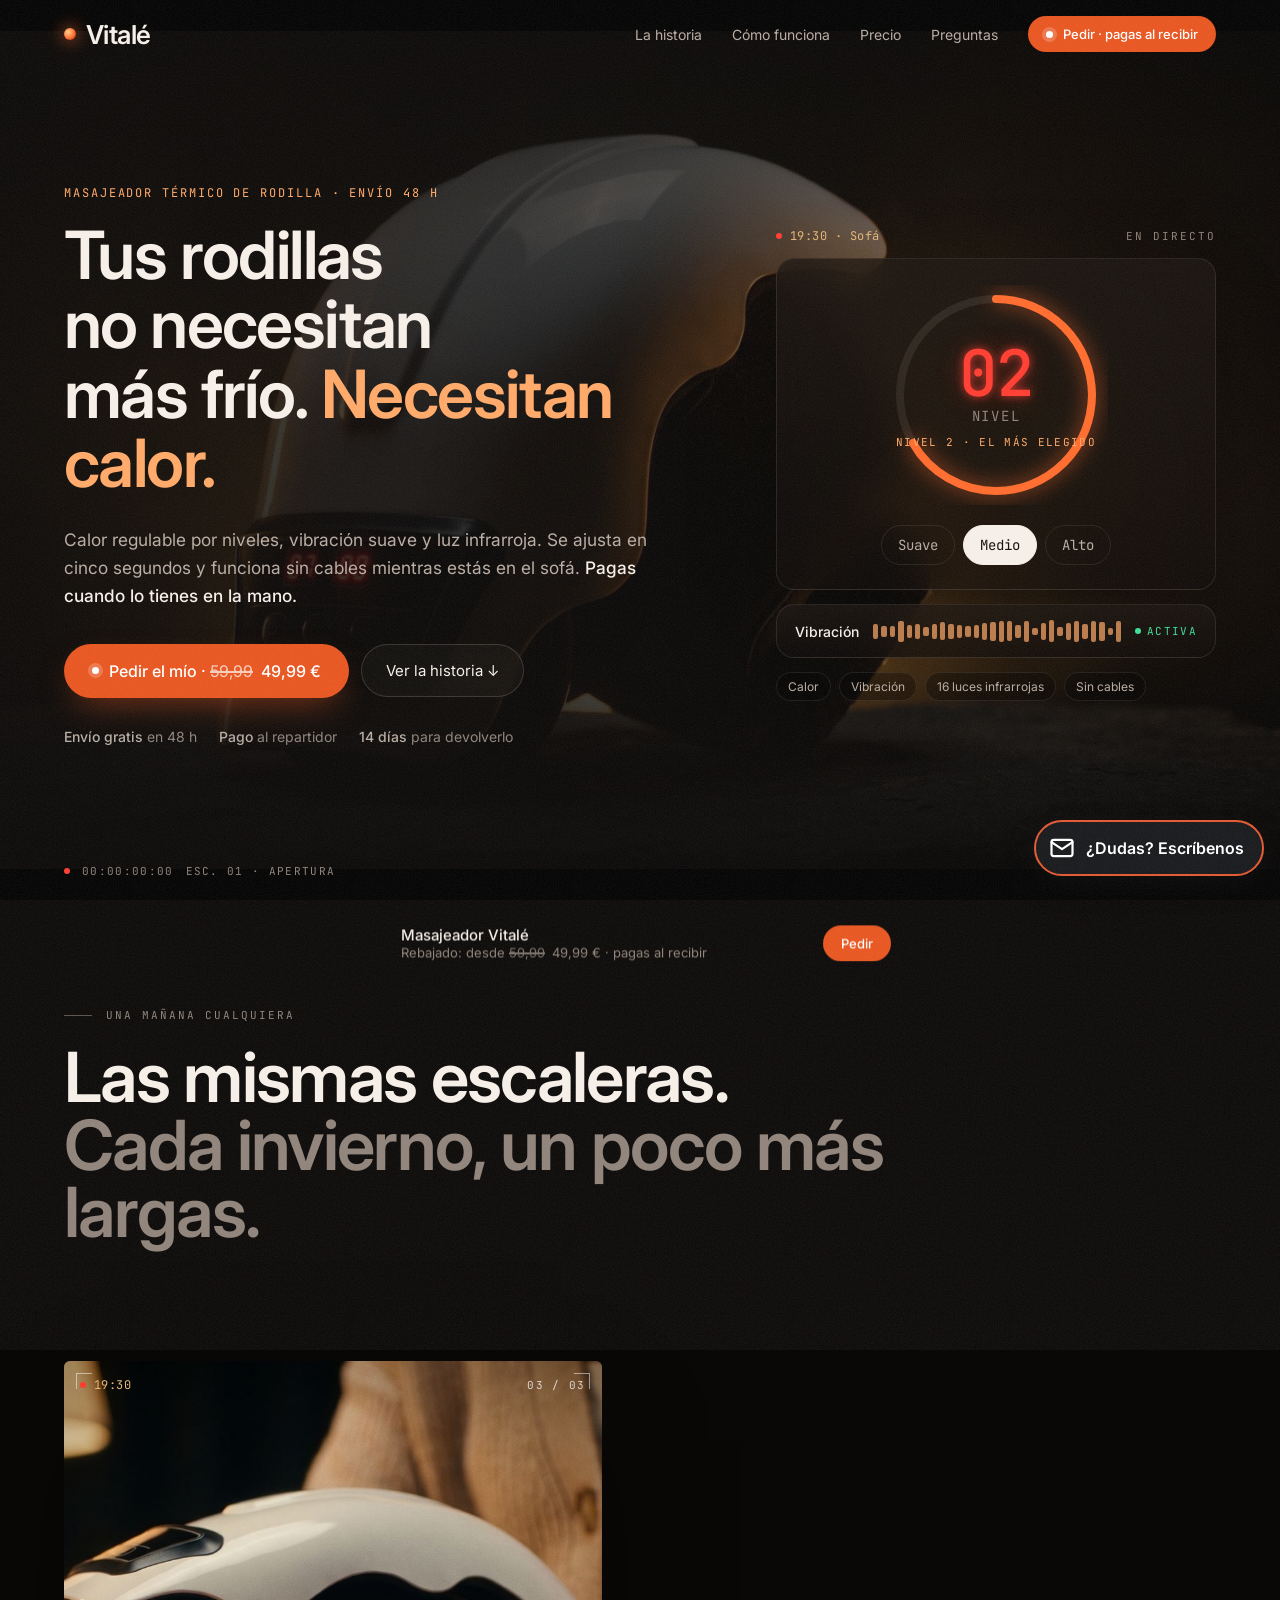
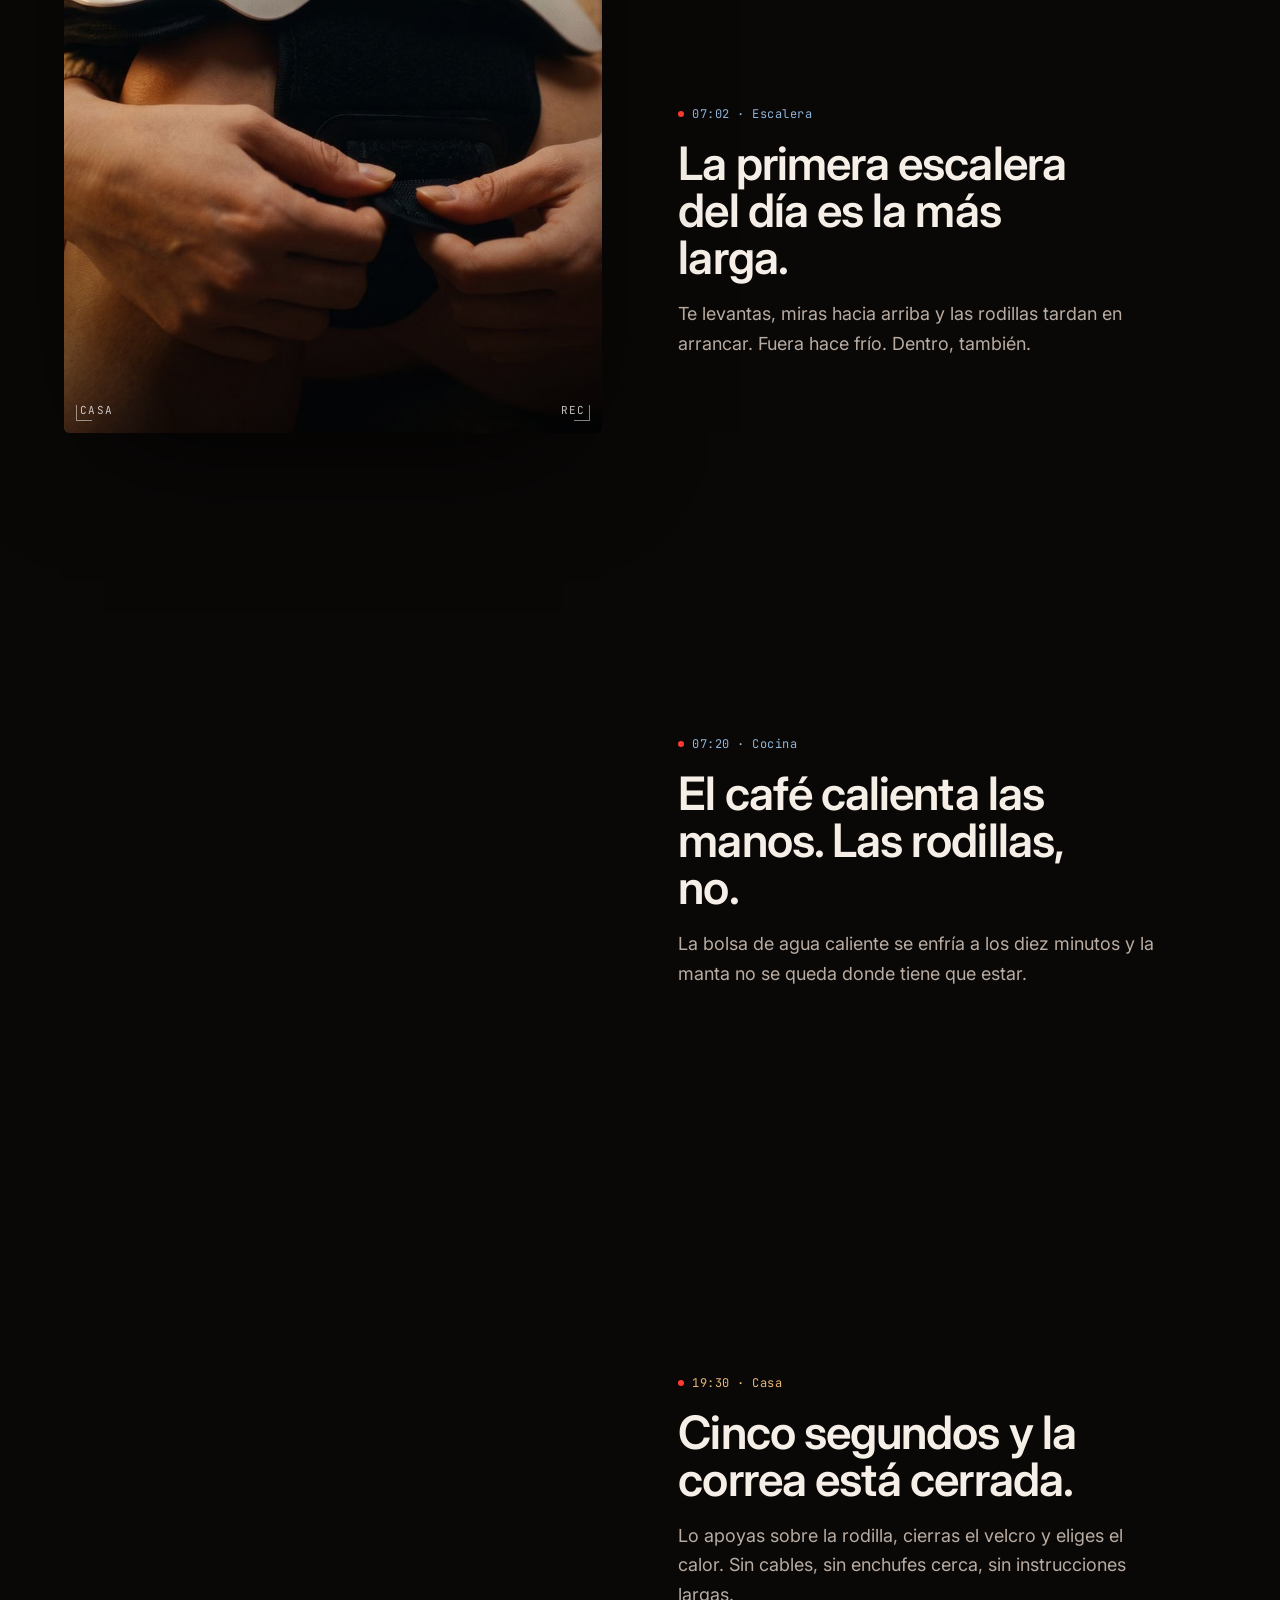
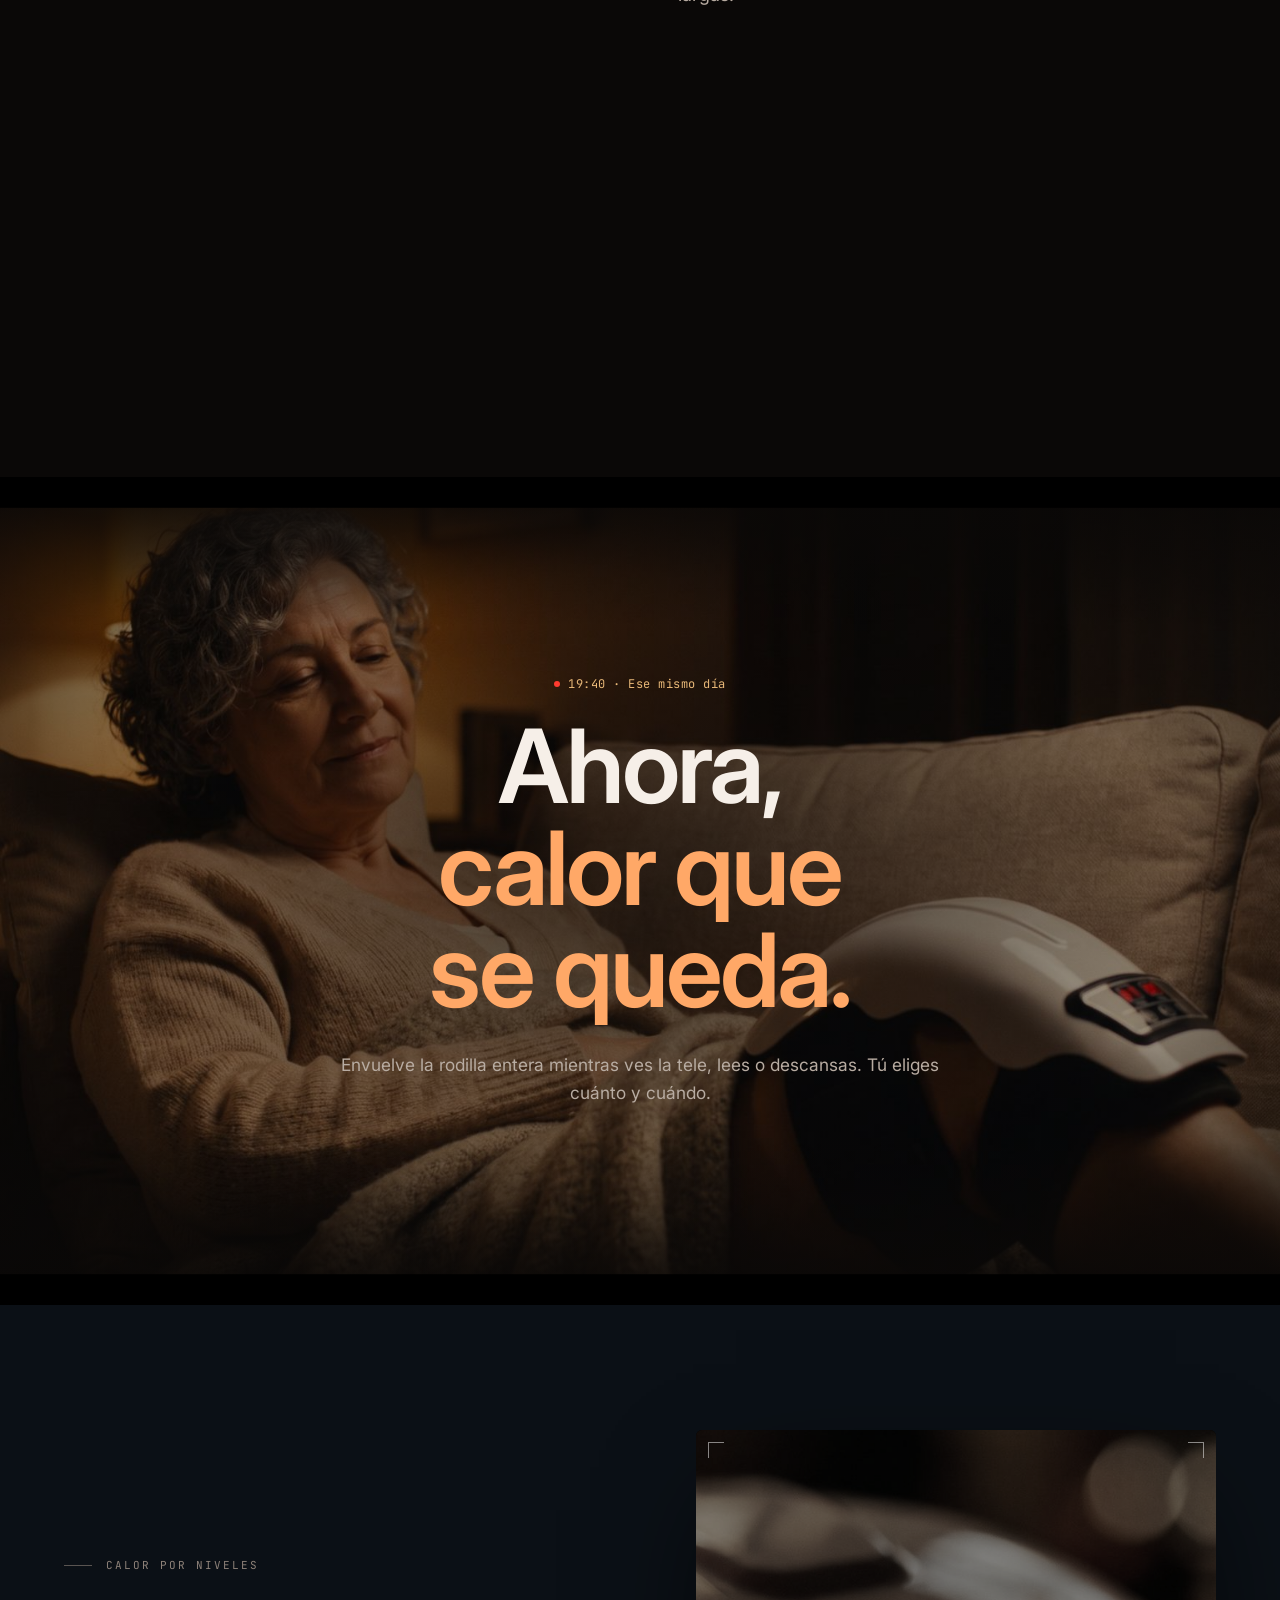
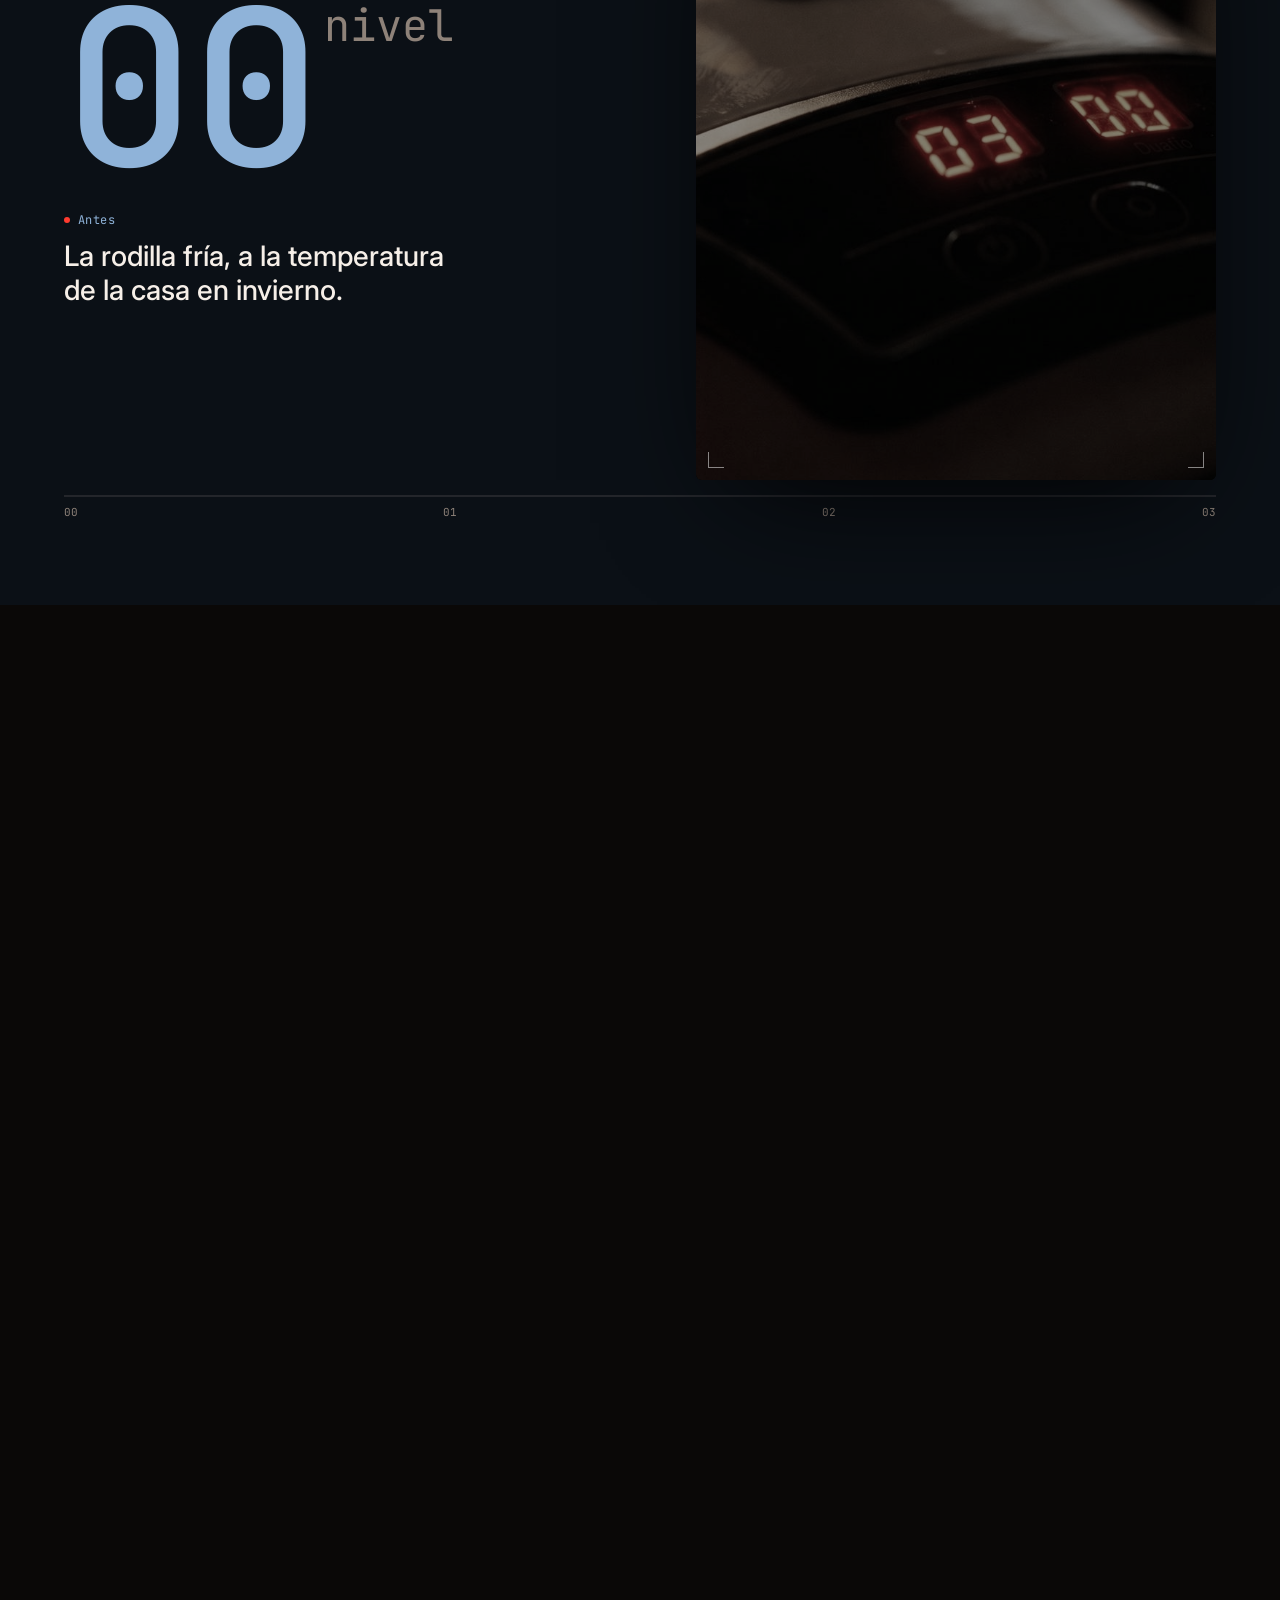
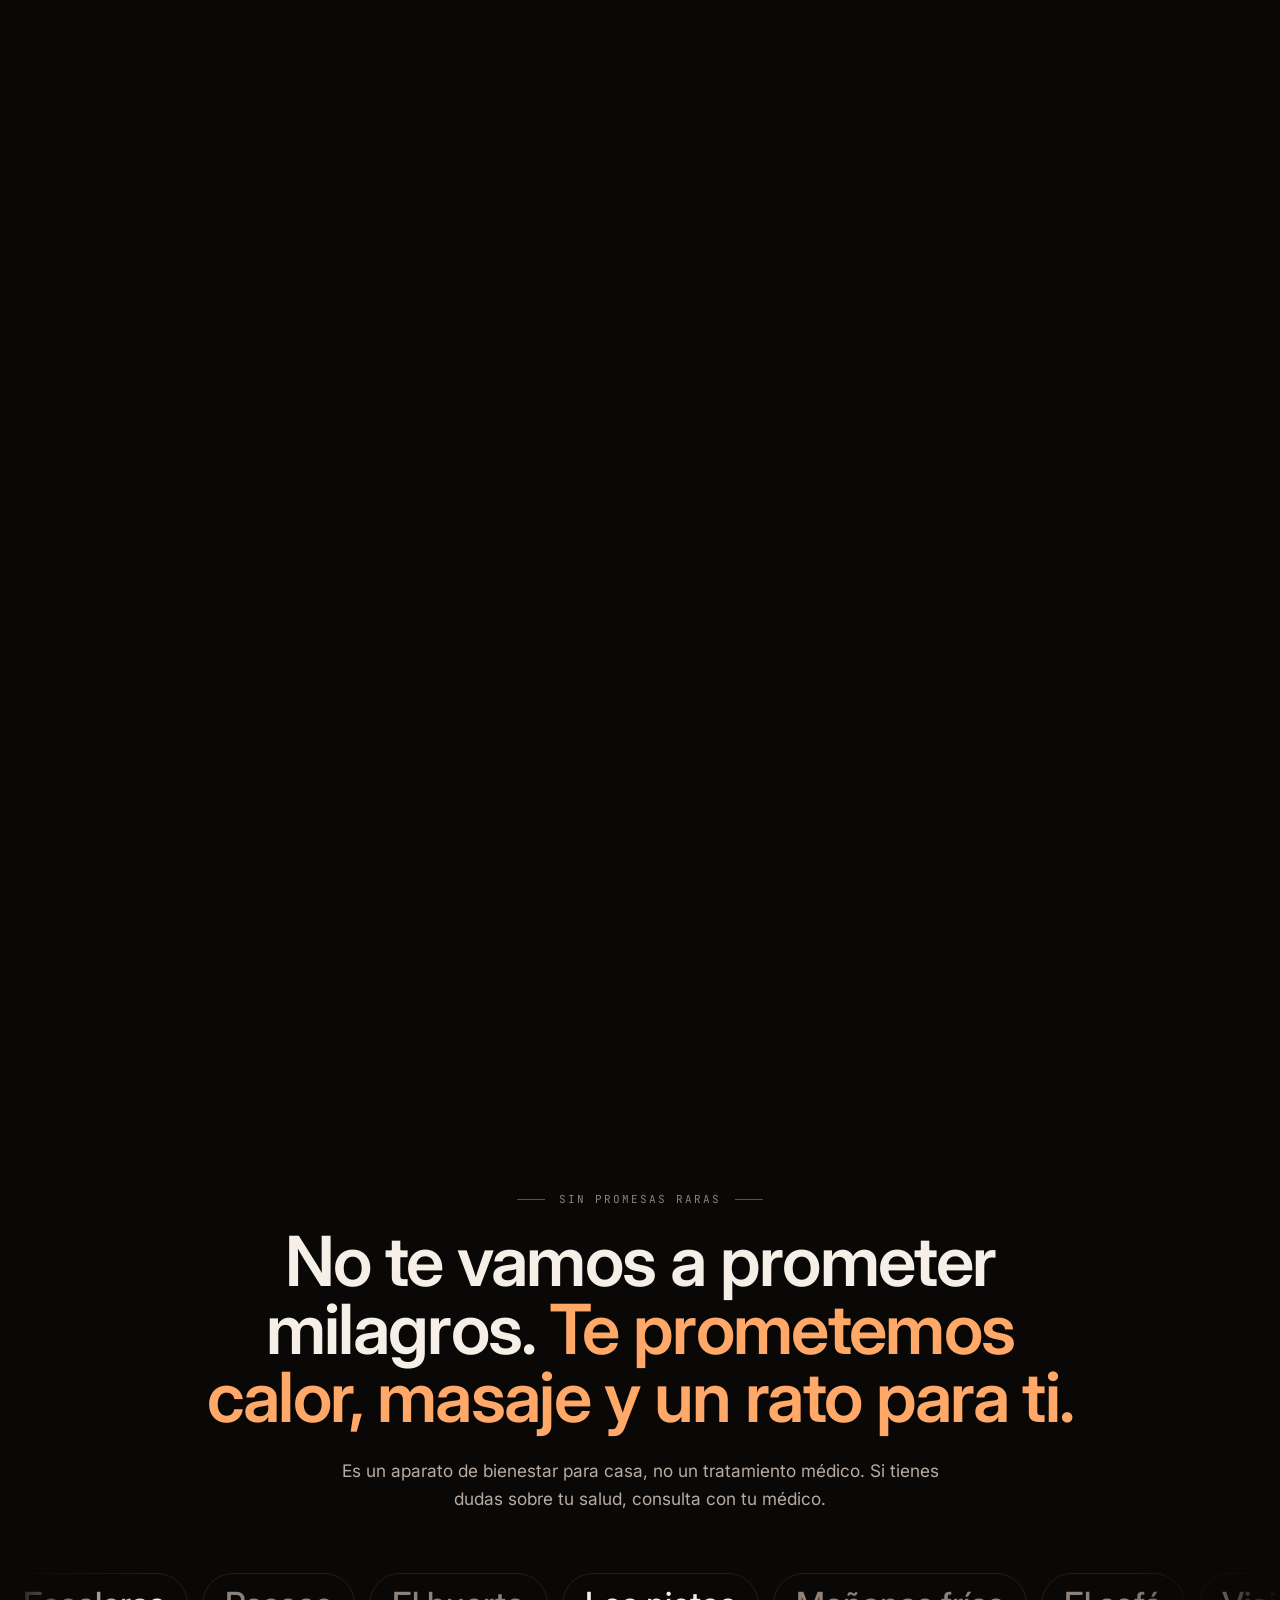
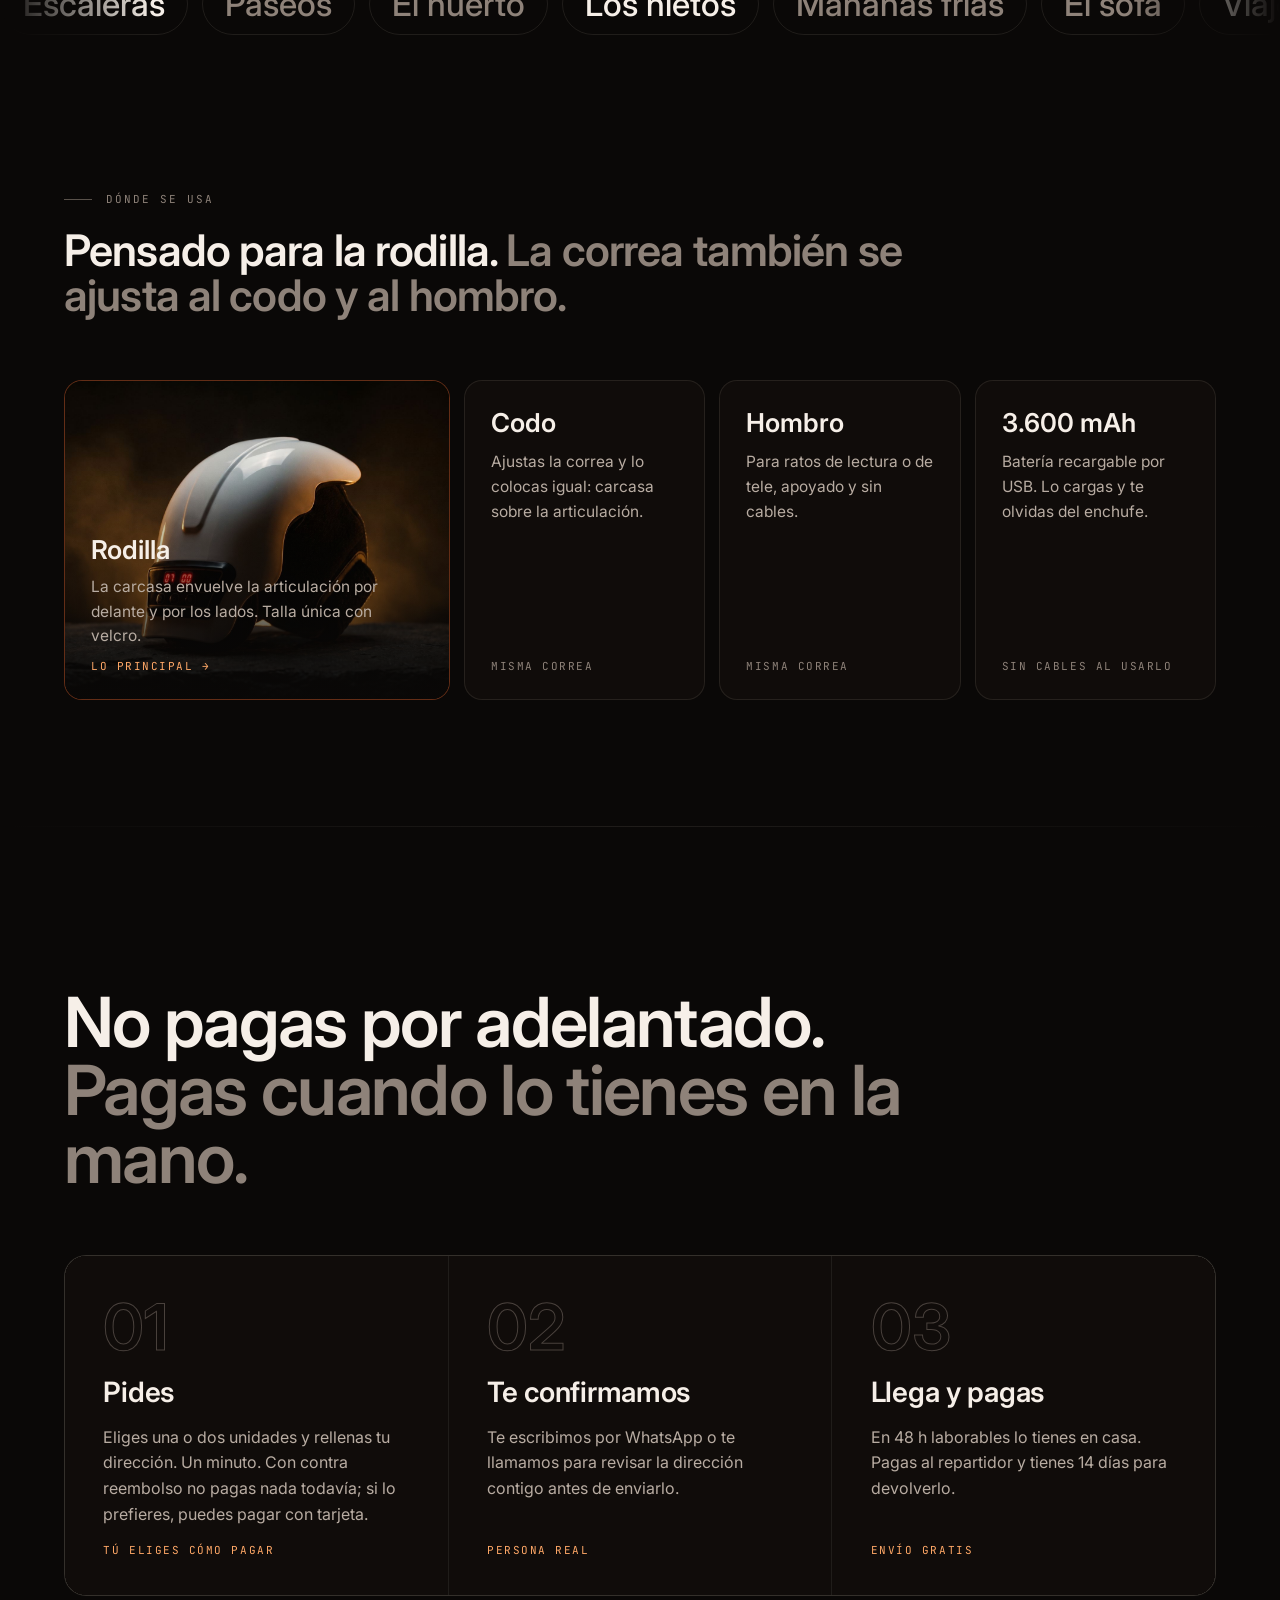
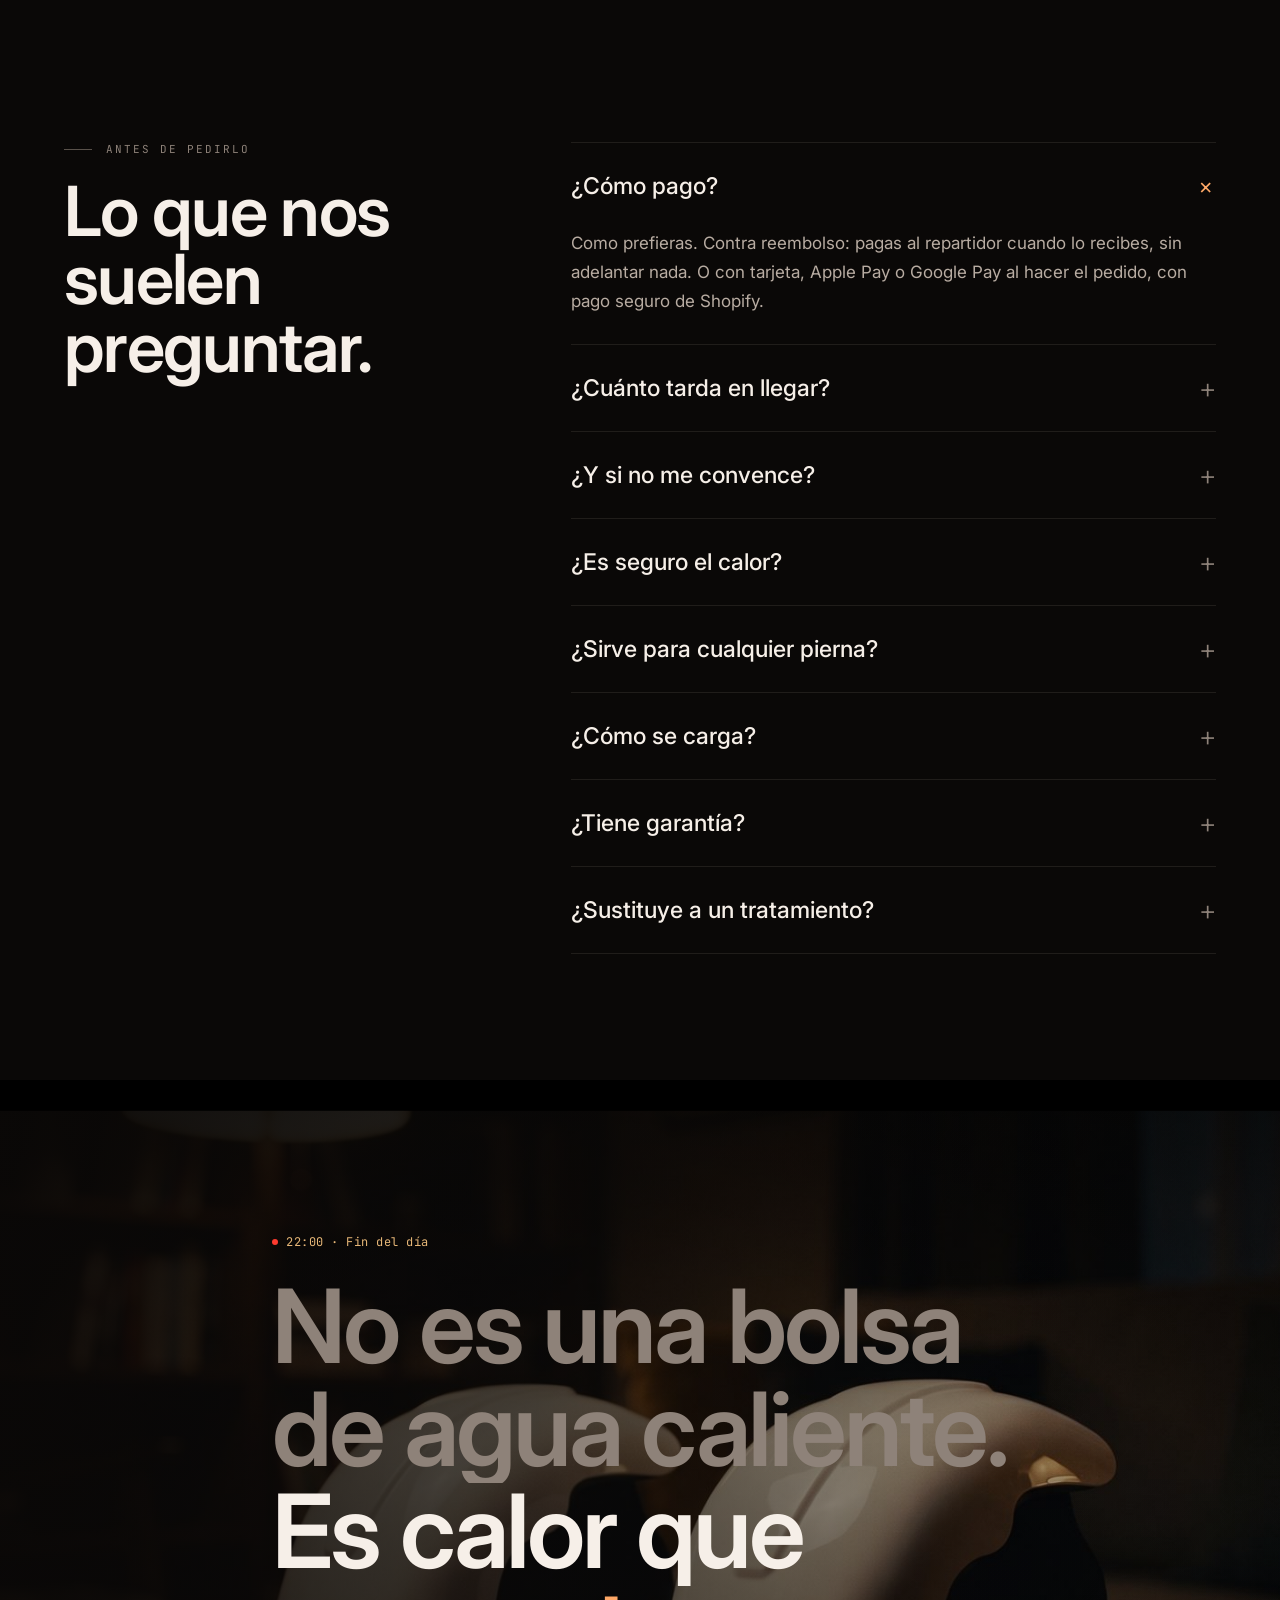
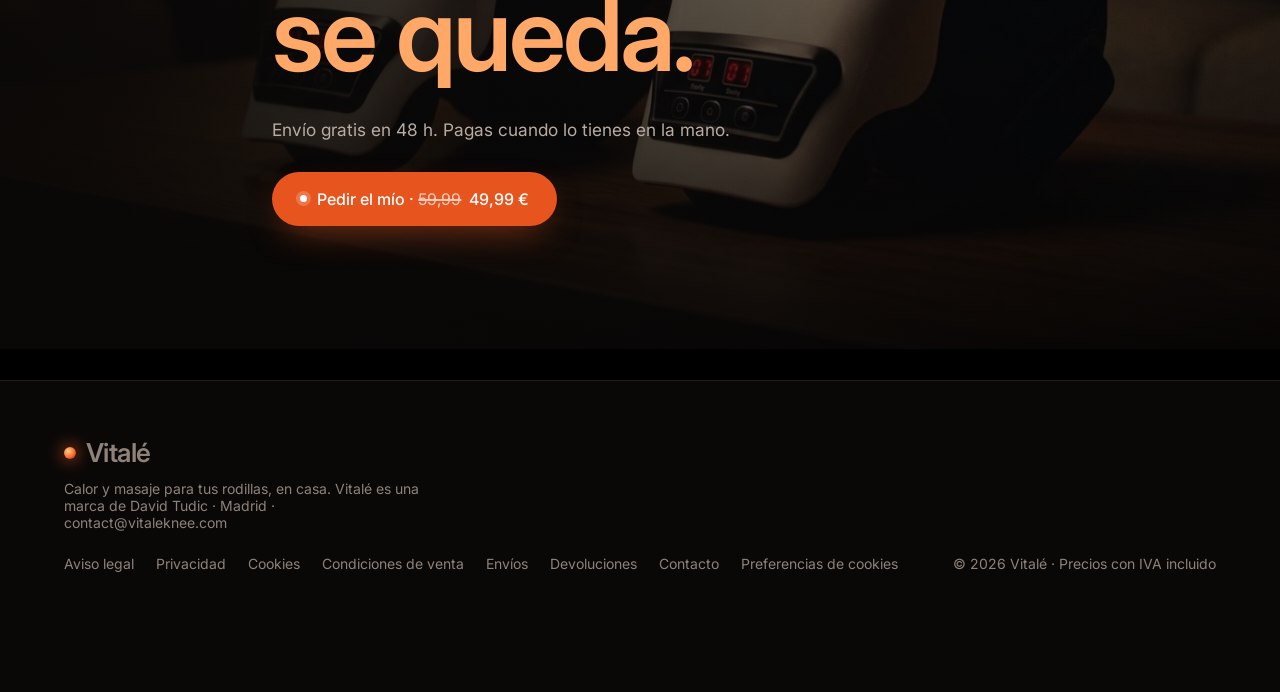
==== index.html @ 4f7b1fda "feat: vitaleknee.com web v2 with product page Co-Authored-By: Claude Opus 5.5 <noreply@anthropic.com" ====
<!doctype html>
<html lang="es">
<head>
<meta charset="utf-8">
<meta name="viewport" content="width=device-width, initial-scale=1, viewport-fit=cover">
<title>Vitalé — Masajeador de rodilla con calor y vibración · Pago al recibir</title>
<meta name="description" content="Masajeador térmico de rodilla Vitalé: calor regulable por niveles, vibración suave y luz infrarroja. Sin cables. Envío gratis en 48 h y pago al recibir.">
<link rel="canonical" href="https://www.vitaleknee.com/">
<meta name="theme-color" content="#0A0807">
<link rel="icon" href="media/favicon.svg" type="image/svg+xml">
<meta property="og:type" content="website">
<meta property="og:site_name" content="Vitalé">
<meta property="og:locale" content="es_ES">
<meta property="og:url" content="https://www.vitaleknee.com/">
<meta property="og:title" content="Vitalé — Tus rodillas no necesitan más frío">
<meta property="og:description" content="Calor, vibración y luz infrarroja para tus rodillas. Envío gratis 48 h y pago al recibir.">
<meta property="og:image" content="https://www.vitaleknee.com/media/og.jpg">
<meta name="twitter:card" content="summary_large_image">
<script type="application/ld+json">
{
  "@context": "https://schema.org",
  "@type": "Product",
  "name": "Masajeador de Rodilla Vitalé",
  "brand": { "@type": "Brand", "name": "Vitalé" },
  "description": "Masajeador térmico de rodilla con calor regulable por niveles, vibración y 16 puntos de luz infrarroja. Batería de 3.600 mAh.",
  "image": ["https://www.vitaleknee.com/media/s4-producto.jpg"],
  "offers": [
    { "@type": "Offer", "name": "1 unidad", "price": "49.99", "priceCurrency": "EUR", "availability": "https://schema.org/InStock", "url": "https://www.vitaleknee.com/#pack" },
    { "@type": "Offer", "name": "2 unidades", "price": "79.99", "priceCurrency": "EUR", "availability": "https://schema.org/InStock", "url": "https://www.vitaleknee.com/#pack" }
  ]
}
</script>
<link rel="preconnect" href="https://fonts.googleapis.com">
<link rel="preconnect" href="https://fonts.gstatic.com" crossorigin>
<link href="https://fonts.googleapis.com/css2?family=Inter:wght@300;400;500;600&family=JetBrains+Mono:wght@400;500&display=swap" rel="stylesheet">
<link href="https://api.fontshare.com/v2/css?f[]=clash-display@500,600&display=swap" rel="stylesheet">
<link rel="preload" as="image" href="media/s4-producto.jpg">
<link rel="stylesheet" href="cine.css">
<link rel="stylesheet" href="vitale.css">
</head>
<body>
<div class="grain" aria-hidden="true"></div>

<header class="nav">
  <div class="nav__in">
    <a class="logo" href="#top" aria-label="Vitalé, inicio"><span class="logo__mark" aria-hidden="true"></span>Vitalé</a>
    <nav class="nav__links" aria-label="Principal">
      <a href="#historia">La historia</a><a href="#calor">Cómo funciona</a><a href="producto">Precio</a><a href="#preguntas">Preguntas</a>
      <a class="cta cta--sm" href="producto"><span class="cta__dot"></span>Pedir · pagas al recibir</a>
    </nav>
  </div>
</header>

<main id="top">
<!-- ============ ESC. 01 · APERTURA ============ -->
<section class="hero letterbox" data-scene="ESC. 01 · APERTURA">
  <div class="film film--dark" aria-hidden="true">
    <video data-slow="0.6" src="media/v4-producto.mp4" poster="media/s4-producto.jpg" muted loop playsinline autoplay preload="auto"></video>
  </div>
  <div class="wrap hero__grid">
    <div>
      <p class="eyebrow" data-r>Masajeador térmico de rodilla · Envío 48 h</p>
      <h1 class="h-l lines" aria-label="Tus rodillas no necesitan más frío. Necesitan calor.">
        <span><span>Tus rodillas</span></span>
        <span><span>no necesitan</span></span>
        <span><span>más frío. <span class="ember">Necesitan</span></span></span>
        <span><span class="ember">calor.</span></span>
      </h1>
      <p class="lead" data-r>Calor regulable por niveles, vibración suave y luz infrarroja. Se ajusta en cinco segundos y funciona sin cables mientras estás en el sofá. <b>Pagas cuando lo tienes en la mano.</b></p>
      <div class="actions" data-r>
        <a class="cta" href="producto" data-buy-scroll><span class="cta__dot"></span><span>Pedir el mío · <s class="was">59,99</s> 49,99 €</span></a>
        <a class="ghost" href="#historia">Ver la historia ↓</a>
      </div>
      <div class="hero__meta" data-r><span><b>Envío gratis</b> en 48 h</span><span><b>Pago</b> al repartidor</span><span><b>14 días</b> para devolverlo</span></div>
    </div>

    <!-- panel en vivo: el aparato por dentro -->
    <div class="live" id="live" data-r aria-label="Demostración de los niveles de calor">
      <div class="live__label"><span class="tc" id="liveTc">19:30 · Sofá</span><span class="slate">En directo</span></div>
      <div class="glass dial">
        <div class="dial__ring" aria-hidden="true">
          <svg viewBox="0 0 220 220">
            <circle class="dial__track" cx="110" cy="110" r="96"/>
            <circle class="dial__fill" id="dialFill" cx="110" cy="110" r="96" pathLength="100"/>
          </svg>
          <div class="dial__read">
            <span class="led" id="dialDeg">01</span><span class="dial__unit">nivel</span>
            <span class="dial__lvl" id="dialLvl">Nivel 1 · Calor suave</span>
          </div>
        </div>
        <div class="dial__btns" role="group" aria-label="Elige un nivel">
          <button type="button" class="lvl is-on" data-deg="1" data-lvl="Nivel 1 · Calor suave">Suave</button>
          <button type="button" class="lvl" data-deg="2" data-lvl="Nivel 2 · El más elegido">Medio</button>
          <button type="button" class="lvl" data-deg="3" data-lvl="Nivel 3 · Días de frío">Alto</button>
        </div>
      </div>
      <div class="glass vib">
        <span class="vib__label">Vibración</span>
        <div class="vib__wave" aria-hidden="true"></div>
        <span class="vib__state">Activa</span>
      </div>
      <div class="chips"><span class="chip">Calor</span><span class="chip">Vibración</span><span class="chip">16 luces infrarrojas</span><span class="chip">Sin cables</span></div>
    </div>
  </div>
</section>

<!-- ============ ESC. 02 · HISTORIA (sticky) ============ -->
<section class="story" id="historia" data-scene="ESC. 02 · LA MAÑANA" aria-label="Una mañana cualquiera">
  <div class="wrap">
    <div class="sec__head" style="padding-top:clamp(80px,12vh,140px);margin-bottom:0">
      <p class="slate" data-r><i></i>Una mañana cualquiera</p>
      <h2 class="h-l" data-r>Las mismas escaleras.<br><span class="dim">Cada invierno, un poco más largas.</span></h2>
    </div>
    <div class="story__grid">
      <div class="story__stage" aria-hidden="true">
        <div class="frame">
          <div class="frame__m on" data-i="0"><video data-slow="0.6" src="media/v1-escalera.mp4" poster="media/s1-escalera.jpg" muted loop playsinline preload="metadata"></video></div>
          <div class="frame__m" data-i="1"><img src="media/s2-taza.jpg" alt="" loading="lazy"></div>
          <div class="frame__m" data-i="2"><img src="media/s6-correa.jpg" alt="" loading="lazy"></div>
          <div class="frame__corners"></div>
          <div class="frame__hud">
            <div class="row"><span class="tc tc--cold" id="stc">07:02</span><span id="sn">01 / 03</span></div>
            <div class="row"><span id="sp">Escalera</span><span>REC</span></div>
          </div>
        </div>
      </div>
      <div class="story__steps">
        <article class="beat on" data-tc="07:02" data-place="Escalera" data-cold="1">
          <div class="beat__mob"><img src="media/s1-escalera.jpg" alt="Una mujer al pie de la escalera de su casa con la mano en la rodilla, con luz fría de la mañana" loading="lazy"></div>
          <span class="tc tc--cold">07:02 · Escalera</span>
          <h3>La primera escalera del día es la más larga.</h3>
          <p>Te levantas, miras hacia arriba y las rodillas tardan en arrancar. Fuera hace frío. Dentro, también.</p>
        </article>
        <article class="beat" data-tc="07:20" data-place="Cocina" data-cold="1">
          <div class="beat__mob"><img src="media/s2-taza.jpg" alt="Manos alrededor de una taza caliente junto a una ventana helada" loading="lazy"></div>
          <span class="tc tc--cold">07:20 · Cocina</span>
          <h3>El café calienta las manos. Las rodillas, no.</h3>
          <p>La bolsa de agua caliente se enfría a los diez minutos y la manta no se queda donde tiene que estar.</p>
        </article>
        <article class="beat" data-tc="19:30" data-place="Casa">
          <div class="beat__mob"><img src="media/s6-correa.jpg" alt="Manos cerrando la correa de velcro del masajeador sobre la rodilla" loading="lazy"></div>
          <span class="tc">19:30 · Casa</span>
          <h3>Cinco segundos y la correa está cerrada.</h3>
          <p>Lo apoyas sobre la rodilla, cierras el velcro y eliges el calor. Sin cables, sin enchufes cerca, sin instrucciones largas.</p>
        </article>
      </div>
    </div>
  </div>
</section>

<!-- ============ ESC. 03 · GIRO ============ -->
<section class="turn letterbox" data-scene="ESC. 03 · LA TARDE">
  <div class="film" aria-hidden="true">
    <video data-slow="0.55" src="media/v3-sofa.mp4" poster="media/s3-sofa.jpg" muted loop playsinline preload="none"></video>
  </div>
  <div class="wrap">
    <span class="tc" data-r>19:40 · Ese mismo día</span>
    <h2 class="h-xl lines" aria-label="Ahora, calor que se queda.">
      <span><span>Ahora,</span></span>
      <span><span class="ember">calor que</span></span>
      <span><span class="ember">se queda.</span></span>
    </h2>
    <p class="lead" data-r style="text-align:center">Envuelve la rodilla entera mientras ves la tele, lees o descansas. Tú eliges cuánto y cuándo.</p>
  </div>
</section>

<!-- ============ ESC. 04 · TEMPERATURA (escena fijada) ============ -->
<section class="heat" id="calor" data-heat data-scene="ESC. 04 · TEMPERATURA">
  <div class="heat__sticky">
    <div class="heat__bg" aria-hidden="true"></div>
    <div class="heat__glow" aria-hidden="true"></div>
    <div class="wrap heat__grid">
      <div class="heat__left">
        <p class="slate"><i></i>Calor por niveles</p>
        <p class="heat__deg"><span class="led" data-deg>00</span><sup>nivel</sup></p>
        <ol class="heat__steps">
          <li class="heat__step is-on" data-step="0"><span class="tc tc--cold">Antes</span><p>La rodilla fría, a la temperatura de la casa en invierno.</p></li>
          <li class="heat__step" data-step="1"><span class="tc">Nivel 1 · Suave</span><p>Calor suave para empezar. La rodilla se templa poco a poco.</p></li>
          <li class="heat__step" data-step="2"><span class="tc">Nivel 2 · Medio</span><p>El punto que elige casi todo el mundo. Calor envolvente con vibración.</p></li>
          <li class="heat__step" data-step="3"><span class="tc">Nivel 3 · Alto</span><p>Para los días más fríos. Siempre puedes bajarlo con un toque.</p></li>
        </ol>
      </div>
      <div class="heat__right" aria-hidden="true">
        <div class="heat__frame">
          <img src="media/s5-pantalla.jpg" alt="" loading="lazy">
          <div class="frame__corners"></div>
        </div>
      </div>
    </div>
    <div class="heat__meter" aria-hidden="true"><span class="heat__fill"></span><span class="heat__tick" style="--t:0">00</span><span class="heat__tick" style="--t:.333">01</span><span class="heat__tick" style="--t:.666">02</span><span class="heat__tick" style="--t:1">03</span></div>
  </div>
</section>

<!-- ============ ESC. 05 · SIN HUMO ============ -->
<section class="truth" data-scene="ESC. 05 · SIN HUMO">
  <div class="wrap">
    <p class="slate" data-r style="justify-content:center"><i></i>Sin promesas raras<i></i></p>
    <h2 class="h-l" data-r style="margin-top:22px">No te vamos a prometer milagros. <span class="ember">Te prometemos calor, masaje y un rato para ti.</span></h2>
    <p class="lead" data-r style="margin:26px auto 0;text-align:center">Es un aparato de bienestar para casa, no un tratamiento médico. Si tienes dudas sobre tu salud, consulta con tu médico.</p>
  </div>
  <div class="marquee" aria-hidden="true">
    <div class="marquee__track"><span>Escaleras</span><span>Paseos</span><span>El huerto</span><span>Los nietos</span><span>Mañanas frías</span><span>El sofá</span><span>Viajes en coche</span><span>El jardín</span><span>Bailar</span><span>Recados</span></div>
    <div class="marquee__track"><span>Escaleras</span><span>Paseos</span><span>El huerto</span><span>Los nietos</span><span>Mañanas frías</span><span>El sofá</span><span>Viajes en coche</span><span>El jardín</span><span>Bailar</span><span>Recados</span></div>
  </div>
</section>

<!-- ============ ESC. 06 · DÓNDE ============ -->
<section class="sec" data-scene="ESC. 06 · DÓNDE" style="padding-top:40px">
  <div class="wrap">
    <div class="sec__head">
      <p class="slate" data-r><i></i>Dónde se usa</p>
      <h2 class="h-m" data-r>Pensado para la rodilla. <span class="dim">La correa también se ajusta al codo y al hombro.</span></h2>
    </div>
    <div class="zones">
      <div class="zone zone--main" data-r>
        <img src="media/s4-producto.jpg" alt="El masajeador Vitalé sobre una piedra oscura con luz cálida" loading="lazy">
        <div class="zone__txt"><h3>Rodilla</h3><p>La carcasa envuelve la articulación por delante y por los lados. Talla única con velcro.</p><span class="tagline">Lo principal →</span></div>
      </div>
      <div class="zone" data-r style="--d:.1s"><h3>Codo</h3><p>Ajustas la correa y lo colocas igual: carcasa sobre la articulación.</p><span class="tagline">Misma correa</span></div>
      <div class="zone" data-r style="--d:.2s"><h3>Hombro</h3><p>Para ratos de lectura o de tele, apoyado y sin cables.</p><span class="tagline">Misma correa</span></div>
      <div class="zone" data-r style="--d:.3s"><h3>3.600 mAh</h3><p>Batería recargable por USB. Lo cargas y te olvidas del enchufe.</p><span class="tagline">Sin cables al usarlo</span></div>
    </div>
  </div>
</section>

<div class="rule"></div>

<!-- ============ ESC. 07 · CÓMO LLEGA ============ -->
<section class="sec" id="como" data-scene="ESC. 07 · CÓMO LLEGA">
  <div class="wrap">
    <div class="sec__head">
      <p class="slate" data-r><i></i>Contra reembolso o tarjeta</p>
      <h2 class="h-l" data-r>No pagas por adelantado. <span class="dim">Pagas cuando lo tienes en la mano.</span></h2>
    </div>
    <div class="steps">
      <div class="step" data-r><span class="step__n">01</span><h3>Pides</h3><p>Eliges una o dos unidades y rellenas tu dirección. Un minuto. Con contra reembolso no pagas nada todavía; si lo prefieres, puedes pagar con tarjeta.</p><span class="step__tag">Tú eliges cómo pagar</span></div>
      <div class="step" data-r style="--d:.1s"><span class="step__n">02</span><h3>Te confirmamos</h3><p>Te escribimos por WhatsApp o te llamamos para revisar la dirección contigo antes de enviarlo.</p><span class="step__tag">Persona real</span></div>
      <div class="step" data-r style="--d:.2s"><span class="step__n">03</span><h3>Llega y pagas</h3><p>En 48 h laborables lo tienes en casa. Pagas al repartidor y tienes 14 días para devolverlo.</p><span class="step__tag">Envío gratis</span></div>
    </div>
  </div>
</section>


<!-- ============ ESC. 09 · PREGUNTAS ============ -->
<section class="sec" id="preguntas" data-scene="ESC. 09 · PREGUNTAS" style="padding-top:20px">
  <div class="wrap faq-grid">
    <div class="sec__head">
      <p class="slate" data-r><i></i>Antes de pedirlo</p>
      <h2 class="h-l" data-r>Lo que nos suelen preguntar.</h2>
    </div>
    <div class="faq" data-r>
      <details open><summary>¿Cómo pago?</summary><p>Como prefieras. Contra reembolso: pagas al repartidor cuando lo recibes, sin adelantar nada. O con tarjeta, Apple Pay o Google Pay al hacer el pedido, con pago seguro de Shopify.</p></details>
      <details><summary>¿Cuánto tarda en llegar?</summary><p>En 48 horas laborables en la península. Antes de enviarlo te confirmamos el pedido por WhatsApp o por teléfono. Para Baleares, Canarias, Ceuta y Melilla, escríbenos antes de pedir.</p></details>
      <details><summary>¿Y si no me convence?</summary><p>Tienes 14 días naturales desde que lo recibes para devolverlo sin dar explicaciones. Te devolvemos el dinero en un máximo de 14 días. Los detalles están en la política de devoluciones.</p></details>
      <details><summary>¿Es seguro el calor?</summary><p>El calor se regula por niveles. Empieza siempre por el más bajo y no lo uses sobre piel dañada ni mientras duermes. Si llevas marcapasos, estás embarazada o tienes problemas de circulación o de sensibilidad en la piel, consulta antes con tu médico.</p></details>
      <details><summary>¿Sirve para cualquier pierna?</summary><p>Sí. Es talla única y la correa de velcro se ajusta a cada pierna. También se puede colocar en el codo o en el hombro.</p></details>
      <details><summary>¿Cómo se carga?</summary><p>Por USB. La batería es de 3.600 mAh, así que mientras lo usas no necesita cable.</p></details>
      <details><summary>¿Tiene garantía?</summary><p>Sí, 3 años de garantía legal, como cualquier producto nuevo vendido en España.</p></details>
      <details><summary>¿Sustituye a un tratamiento?</summary><p>No. Es un aparato de bienestar para usar en casa. No sustituye el consejo de tu médico ni de tu fisioterapeuta.</p></details>
    </div>
  </div>
</section>

<!-- ============ ESC. 10 · CIERRE ============ -->
<section class="finale letterbox" data-scene="ESC. 10 · FIN DEL DÍA">
  <div class="film film--dark" aria-hidden="true">
    <img src="media/s7-pack.jpg" alt="" loading="lazy">
  </div>
  <div class="wrap">
    <span class="tc" data-r>22:00 · Fin del día</span>
    <h2 class="h-xl lines" aria-label="No es una bolsa de agua caliente. Es calor que se queda.">
      <span><span class="dim">No es una bolsa</span></span>
      <span><span class="dim">de agua caliente.</span></span>
      <span><span>Es calor que</span></span>
      <span><span class="ember">se queda.</span></span>
    </h2>
    <p class="lead" data-r>Envío gratis en 48 h. Pagas cuando lo tienes en la mano.</p>
    <div class="actions" data-r>
      <a class="cta" href="producto"><span class="cta__dot"></span><span>Pedir el mío · <s class="was">59,99</s> 49,99 €</span></a>
    </div>
  </div>
</section>
</main>

<footer class="foot">
  <div class="wrap">
    <div>
      <a class="logo" href="#top"><span class="logo__mark" aria-hidden="true"></span>Vitalé</a>
      <p style="margin-top:12px;max-width:40ch">Calor y masaje para tus rodillas, en casa. Vitalé es una marca de David Tudic · Madrid · <a href="mailto:contact@vitaleknee.com">contact@vitaleknee.com</a></p>
    </div>
    <nav aria-label="Información legal">
      <a href="aviso-legal">Aviso legal</a>
      <a href="privacidad">Privacidad</a>
      <a href="cookies">Cookies</a>
      <a href="condiciones">Condiciones de venta</a>
      <a href="envios">Envíos</a>
      <a href="devoluciones">Devoluciones</a>
      <a href="contacto">Contacto</a>
      <button type="button" class="ck-link" data-ck-open>Preferencias de cookies</button>
    </nav>
    <span>© 2026 Vitalé · Precios con IVA incluido</span>
  </div>
</footer>

<div class="sticky" id="sticky" aria-hidden="true">
  <span class="sticky__txt"><b>Masajeador Vitalé</b><span>Rebajado: desde <s class="was">59,99</s> 49,99 € · pagas al recibir</span></span>
  <a class="cta cta--sm" href="producto" tabindex="-1">Pedir</a>
</div>

<div class="hud" aria-hidden="true"><span class="hud__dot"></span><span id="hudTc">00:00:00:00</span><span id="hudScene">ESC. 01 · APERTURA</span></div>

<script src="config.js"></script>
<script src="consent.js"></script>
<script src="vitale.js"></script>
<script src="wa.js"></script>
</body>
</html>
---- cine.css ----
/* Vitalé — sistema "cine" (base heredada de Fecop AI, paleta de calor) */
:root{
  --bg:#0A0807; --bg-soft:#100C0A; --panel:#16110E;
  --line:rgba(255,236,220,.09); --line-soft:rgba(255,236,220,.05);
  --fg:#F6EFE8; --fg-2:#B8ACA2; --fg-3:#8E8279;
  --accent:#FF6A2B; --accent-soft:#FFA867; --accent-2:#FFCF8A;
  --cta:#E8541E; --cta-hover:#C8441A;
  --cold:#8FB3D9; --led:#FF3B2F; --ok:#3DDC97; --warm:#E8B878;
  --ease:cubic-bezier(.22,1,.36,1);
  --ease-film:cubic-bezier(.65,0,.35,1);
  --pad:clamp(16px,5vw,88px); --maxw:1320px;
  --display:'Clash Display','Inter',system-ui,sans-serif;
  --sans:'Inter',system-ui,-apple-system,sans-serif;
  --mono:'JetBrains Mono',ui-monospace,monospace;
}
*{box-sizing:border-box;margin:0;padding:0}
html{scroll-behavior:smooth}
html,body{background:var(--bg);color:var(--fg);font-family:var(--sans);-webkit-font-smoothing:antialiased}
body{overflow-x:hidden;font-size:17px}
a{color:inherit;text-decoration:none}
img,video{display:block;max-width:100%}
button{font:inherit;color:inherit}
::selection{background:var(--accent);color:#fff}

/* ---------- capa de película: grano + viñeta ---------- */
.grain{pointer-events:none;position:fixed;inset:-50%;z-index:90;opacity:.085;
  background-image:url("data:image/svg+xml;utf8,<svg xmlns='http://www.w3.org/2000/svg' width='220' height='220'><filter id='n'><feTurbulence type='fractalNoise' baseFrequency='.9' numOctaves='3' stitchTiles='stitch'/><feColorMatrix values='0 0 0 0 1  0 0 0 0 .95  0 0 0 0 .9  0 0 0 .9 0'/></filter><rect width='100%' height='100%' filter='url(%23n)'/></svg>");
  animation:grain 1s steps(6) infinite}
@keyframes grain{0%{transform:translate(0,0)}20%{transform:translate(-3%,2%)}40%{transform:translate(2%,-3%)}60%{transform:translate(-2%,-1%)}80%{transform:translate(3%,3%)}100%{transform:translate(0,0)}}

/* ---------- nav ---------- */
.nav{position:fixed;inset:0 0 auto;z-index:80;transition:background .5s var(--ease),border-color .5s;border-bottom:1px solid transparent}
.nav.is-solid{background:rgba(10,8,7,.72);-webkit-backdrop-filter:blur(14px);backdrop-filter:blur(14px);border-color:var(--line-soft)}
.nav__in{max-width:var(--maxw);margin:0 auto;padding:16px var(--pad);display:flex;align-items:center;justify-content:space-between;gap:20px}
.logo{font-family:var(--display);font-weight:600;font-size:26px;letter-spacing:-.02em;display:inline-flex;align-items:center;gap:10px}
.logo__mark{width:12px;height:12px;border-radius:50%;background:radial-gradient(circle at 35% 35%,var(--accent-2),var(--accent) 55%,#7a1f06);box-shadow:0 0 16px 2px rgba(255,106,43,.55)}
.nav__links{display:flex;gap:30px;align-items:center;font-size:14px;color:var(--fg-2)}
.nav__links a:hover{color:var(--fg)}
@media (max-width:860px){.nav__links a:not(.cta){display:none}}

/* ---------- botones ---------- */
.cta{display:inline-flex;align-items:center;justify-content:center;gap:10px;background:var(--cta);color:#fff;font-weight:500;font-size:16px;padding:17px 28px;border-radius:999px;transition:transform .4s var(--ease),background .3s,box-shadow .4s;box-shadow:0 14px 34px -12px rgba(232,84,30,.55);cursor:pointer;border:0}
.cta:hover{background:var(--cta-hover);transform:translateY(-2px);box-shadow:0 20px 44px -14px rgba(232,84,30,.7)}
.cta--sm{font-size:13px;padding:10px 18px;box-shadow:none}
.cta--block{width:100%}
.cta__dot{width:7px;height:7px;border-radius:50%;background:#fff;box-shadow:0 0 0 4px rgba(255,255,255,.2);animation:pulse 2.2s infinite}
@keyframes pulse{50%{box-shadow:0 0 0 7px rgba(255,255,255,0)}}
.ghost{display:inline-flex;align-items:center;gap:8px;font-size:15px;color:var(--fg);padding:16px 24px;border-radius:999px;border:1px solid rgba(255,236,220,.16);background:rgba(255,236,220,.03);-webkit-backdrop-filter:blur(6px);backdrop-filter:blur(6px);transition:border-color .3s,background .3s}
.ghost:hover{border-color:rgba(255,236,220,.35);background:rgba(255,236,220,.06)}
.actions{display:flex;flex-wrap:wrap;gap:12px;align-items:center}

/* ---------- tipografía ---------- */
.wrap{position:relative;z-index:2;max-width:var(--maxw);margin:0 auto;padding:0 var(--pad)}
.eyebrow{font-family:var(--mono);font-size:12px;letter-spacing:.16em;text-transform:uppercase;color:var(--accent-soft)}
.slate{font-family:var(--mono);font-size:11px;letter-spacing:.18em;text-transform:uppercase;color:var(--fg-3);display:flex;gap:14px;align-items:center}
.slate i{display:inline-block;width:28px;height:1px;background:currentColor;opacity:.6}
.h-xl{font-family:var(--display);font-weight:600;font-size:clamp(46px,8vw,132px);line-height:.94;letter-spacing:-.028em}
.h-l{font-family:var(--display);font-weight:600;font-size:clamp(36px,5.4vw,84px);line-height:.98;letter-spacing:-.024em}
.h-m{font-family:var(--display);font-weight:600;font-size:clamp(28px,3.4vw,52px);line-height:1.02;letter-spacing:-.02em}
.lead{font-size:clamp(17px,1.35vw,19px);line-height:1.62;color:var(--fg-2);max-width:56ch}
.lead b{color:var(--fg);font-weight:500}
.dim{color:var(--fg-3)}
.ember{color:var(--accent-soft)}
.cold{color:var(--cold)}
.fine{font-size:13px;color:var(--fg-3)}

/* ---------- media cinematográfica ---------- */
.film{position:absolute;inset:0;overflow:hidden;z-index:0;background:#000}
.film video,.film img{width:100%;height:100%;object-fit:cover;transform:scale(1.08);animation:kenburns 26s var(--ease-film) infinite alternate}
@keyframes kenburns{from{transform:scale(1.08) translate3d(0,0,0)}to{transform:scale(1.18) translate3d(-1.5%,-1%,0)}}
.film::after{content:"";position:absolute;inset:0;pointer-events:none;
  background:
    radial-gradient(120% 90% at 50% 45%,transparent 35%,rgba(0,0,0,.75) 100%),
    linear-gradient(180deg,rgba(10,8,7,.55) 0%,rgba(10,8,7,.15) 35%,rgba(10,8,7,.35) 70%,var(--bg) 100%)}
.film--dark::after{background:
    linear-gradient(90deg,rgba(10,8,7,.9) 0%,rgba(10,8,7,.6) 42%,rgba(10,8,7,.08) 78%),
    radial-gradient(120% 90% at 50% 45%,transparent 25%,rgba(0,0,0,.8) 100%),
    linear-gradient(180deg,rgba(10,8,7,.7) 0%,rgba(10,8,7,.3) 40%,rgba(10,8,7,.5) 75%,var(--bg) 100%)}

/* barras de cine que se abren al cargar */
.letterbox::before,.letterbox::after{content:"";position:absolute;left:0;right:0;height:9vh;background:#000;z-index:3;transition:transform 1.6s var(--ease-film) .2s;pointer-events:none}
.letterbox::before{top:0}.letterbox::after{bottom:0}
.is-ready .letterbox::before{transform:translateY(-62%)}
.is-ready .letterbox::after{transform:translateY(62%)}

/* timecode */
.tc{font-family:var(--mono);font-size:12px;color:var(--warm);letter-spacing:.04em;display:inline-flex;align-items:center;gap:8px}
.tc::before{content:"";width:6px;height:6px;border-radius:50%;background:var(--led);animation:rec 1.2s steps(2) infinite}
.tc--cold{color:var(--cold)}
@keyframes rec{50%{opacity:.2}}

/* ---------- reveals ---------- */
[data-r]{opacity:0;transform:translateY(28px);filter:blur(6px);transition:opacity 1.1s var(--ease),transform 1.1s var(--ease),filter 1.1s var(--ease);transition-delay:var(--d,0s)}
[data-r].in{opacity:1;transform:none;filter:none}
.lines>span{display:block;overflow:hidden;padding-bottom:.06em}
.lines>span>span{display:block;transform:translateY(105%);transition:transform 1.2s var(--ease)}
.lines.in>span>span{transform:none}
.lines>span:nth-child(2)>span{transition-delay:.08s}
.lines>span:nth-child(3)>span{transition-delay:.16s}
.lines>span:nth-child(4)>span{transition-delay:.24s}

/* ---------- secciones comunes ---------- */
.sec{position:relative;padding:clamp(96px,14vh,170px) 0}
.sec__head{display:flex;flex-direction:column;gap:22px;margin-bottom:clamp(40px,7vh,80px);max-width:920px}
.rule{height:1px;background:linear-gradient(90deg,transparent,var(--line),transparent)}

/* pasos (método) */
.steps{display:grid;grid-template-columns:repeat(3,1fr);gap:1px;background:var(--line);border:1px solid var(--line);border-radius:22px;overflow:hidden}
.step{background:var(--bg-soft);padding:clamp(24px,3vw,40px);display:flex;flex-direction:column;gap:16px;min-height:320px;position:relative;transition:background .5s}
.step:hover{background:#150f0c}
.step__n{font-family:var(--display);font-size:64px;font-weight:600;line-height:1;color:transparent;-webkit-text-stroke:1px rgba(255,236,220,.24)}
.step h3{font-family:var(--display);font-weight:600;font-size:28px;letter-spacing:-.01em}
.step p{color:var(--fg-2);line-height:1.6;font-size:16px}
.step__tag{margin-top:auto;font-family:var(--mono);font-size:11px;letter-spacing:.14em;color:var(--accent-soft);text-transform:uppercase}
@media (max-width:900px){.steps{grid-template-columns:1fr}.step{min-height:0}}

/* faq */
.faq{border-top:1px solid var(--line)}
.faq details{border-bottom:1px solid var(--line)}
.faq summary{list-style:none;cursor:pointer;display:flex;justify-content:space-between;gap:24px;align-items:center;padding:26px 0;font-family:var(--display);font-weight:500;font-size:clamp(19px,1.8vw,26px)}
.faq summary::-webkit-details-marker{display:none}
.faq summary::after{content:"+";font-family:var(--sans);font-weight:300;font-size:28px;color:var(--fg-3);transition:transform .4s var(--ease)}
.faq details[open] summary::after{transform:rotate(45deg);color:var(--accent-soft)}
.faq p{color:var(--fg-2);line-height:1.7;max-width:70ch;padding:0 0 28px}
.faq-grid{display:grid;grid-template-columns:.8fr 1.2fr;gap:clamp(32px,6vw,100px)}
@media (max-width:900px){.faq-grid{grid-template-columns:1fr}}

/* cierre */
.finale{position:relative;min-height:100svh;display:flex;align-items:center;overflow:hidden}
.finale .wrap{padding-top:120px;padding-bottom:120px;display:flex;flex-direction:column;gap:28px;align-items:flex-start}

/* footer */
.foot{border-top:1px solid var(--line);padding:56px 0 120px;font-size:14px;color:var(--fg-3)}
.foot .wrap{display:flex;flex-wrap:wrap;gap:24px 48px;justify-content:space-between;align-items:flex-start}
.foot nav{display:flex;flex-wrap:wrap;gap:12px 22px}
.foot a:hover{color:var(--fg)}

:focus-visible{outline:2px solid var(--accent-soft);outline-offset:3px;border-radius:6px}

@media (prefers-reduced-motion:reduce){
  *,*::before,*::after{animation:none!important;transition:none!important}
  [data-r]{opacity:1;transform:none;filter:none}
  .lines>span>span{transform:none}
}
---- vitale.css ----
/* Vitalé — estilos de la portada */
.sr{position:absolute!important;width:1px;height:1px;overflow:hidden;clip:rect(0 0 0 0);white-space:nowrap}

/* ---------- HERO ---------- */
.hero{position:relative;min-height:100svh;display:flex;align-items:center;overflow:hidden}
.hero .film video,.hero .film img{object-position:70% 50%}
.hero__grid{width:100%;display:grid;grid-template-columns:1.08fr .92fr;gap:clamp(32px,5vw,80px);align-items:center;padding-top:120px;padding-bottom:90px}
.hero h1{margin:22px 0 26px;font-size:clamp(44px,5.2vw,80px)}
.hero .lead{margin-bottom:34px}
.hero__meta{display:flex;flex-wrap:wrap;gap:8px 22px;margin-top:30px;font-size:14px;color:var(--fg-3)}
.hero__meta b{color:var(--fg-2);font-weight:500}

/* panel en vivo */
.live{position:relative;display:flex;flex-direction:column;gap:14px;max-width:440px;justify-self:end;width:100%}
.live__label{display:flex;justify-content:space-between;align-items:center}
.glass{background:linear-gradient(180deg,rgba(26,20,16,.72),rgba(12,9,8,.66));border:1px solid rgba(255,236,220,.1);border-radius:18px;padding:18px;-webkit-backdrop-filter:blur(18px) saturate(1.2);backdrop-filter:blur(18px) saturate(1.2);box-shadow:0 30px 80px -30px rgba(0,0,0,.9)}
.dial{display:flex;flex-direction:column;align-items:center;gap:18px;padding:24px 18px}
.dial__ring{position:relative;width:min(220px,58vw);aspect-ratio:1}
.dial__ring svg{width:100%;height:100%;transform:rotate(-90deg)}
.dial__track{fill:none;stroke:rgba(255,236,220,.08);stroke-width:8}
.dial__fill{fill:none;stroke:url(#none);stroke:var(--accent);stroke-width:8;stroke-linecap:round;stroke-dasharray:100;stroke-dashoffset:66;transition:stroke-dashoffset 1.2s var(--ease),stroke .8s;filter:drop-shadow(0 0 10px rgba(255,106,43,.7))}
.dial__read{position:absolute;inset:0;display:flex;flex-direction:column;align-items:center;justify-content:center}
.led{font-family:var(--mono);font-weight:500;color:var(--led);text-shadow:0 0 8px rgba(255,59,47,.75),0 0 26px rgba(255,59,47,.35);font-variant-numeric:tabular-nums;letter-spacing:-.02em}
.dial__read .led{font-size:64px;line-height:1}
.dial__unit{font-family:var(--mono);font-size:14px;color:var(--fg-3);margin-top:2px}
.dial__lvl{margin-top:10px;font-family:var(--mono);font-size:11px;letter-spacing:.12em;text-transform:uppercase;color:var(--accent-soft)}
.dial__btns{display:flex;gap:8px}
.lvl{all:unset;cursor:pointer;font-family:var(--mono);font-size:14px;padding:10px 16px;border-radius:999px;border:1px solid var(--line);color:var(--fg-2);transition:all .3s var(--ease)}
.lvl:hover{border-color:rgba(255,236,220,.3);color:var(--fg)}
.lvl.is-on{background:var(--fg);color:#120c09;border-color:var(--fg)}
.lvl:focus-visible{outline:2px solid var(--accent-soft);outline-offset:3px}
.vib{display:flex;align-items:center;gap:14px;padding:14px 18px}
.vib__label{font-size:14px;font-weight:500}
.vib__wave{flex:1;height:24px;display:flex;align-items:center;gap:3px}
.vib__wave i{flex:1;background:rgba(255,168,103,.7);border-radius:2px;animation:wave 1s ease-in-out infinite}
@keyframes wave{50%{transform:scaleY(.3)}}
.vib__state{font-family:var(--mono);font-size:11px;letter-spacing:.12em;text-transform:uppercase;color:var(--ok);display:inline-flex;align-items:center;gap:6px}
.vib__state::before{content:"";width:6px;height:6px;border-radius:50%;background:var(--ok)}
.chips{display:flex;flex-wrap:wrap;gap:8px}
.chip{font-size:12px;color:var(--fg-2);border:1px solid var(--line);border-radius:999px;padding:6px 11px;background:rgba(0,0,0,.35)}
@media (max-width:980px){
  .hero__grid{grid-template-columns:1fr;padding-top:120px}
  .live{justify-self:start;margin-top:12px}
  .hero .film--dark::after{background:linear-gradient(180deg,rgba(10,8,7,.55) 0%,rgba(10,8,7,.75) 45%,rgba(10,8,7,.92) 75%,var(--bg) 100%)}
}

/* ---------- HISTORIA (sticky) ---------- */
.story{position:relative}
.story__grid{display:grid;grid-template-columns:1fr 1fr;gap:clamp(32px,6vw,100px)}
.story__stage{position:sticky;top:0;height:100svh;display:flex;align-items:center}
.frame{position:relative;width:100%;aspect-ratio:4/5;max-height:78svh;border-radius:6px;overflow:hidden;background:#000;box-shadow:0 40px 120px -40px rgba(0,0,0,1)}
.frame__m{position:absolute;inset:0;opacity:0;transition:opacity 1.1s var(--ease-film),transform 6s var(--ease-film);transform:scale(1.12)}
.frame__m.on{opacity:1;transform:scale(1.02)}
.frame__m video,.frame__m img{width:100%;height:100%;object-fit:cover}
.frame::after{content:"";position:absolute;inset:0;background:radial-gradient(110% 80% at 50% 40%,transparent 40%,rgba(0,0,0,.7));pointer-events:none}
.frame__hud{position:absolute;inset:16px;z-index:2;display:flex;flex-direction:column;justify-content:space-between;pointer-events:none}
.frame__hud .row{display:flex;justify-content:space-between;align-items:center;font-family:var(--mono);font-size:11px;letter-spacing:.12em;color:rgba(255,255,255,.75);text-transform:uppercase}
.frame__corners{position:absolute;inset:12px;z-index:2;pointer-events:none;
  background:
   linear-gradient(#fff,#fff) 0 0/16px 1px no-repeat, linear-gradient(#fff,#fff) 0 0/1px 16px no-repeat,
   linear-gradient(#fff,#fff) 100% 0/16px 1px no-repeat, linear-gradient(#fff,#fff) 100% 0/1px 16px no-repeat,
   linear-gradient(#fff,#fff) 0 100%/16px 1px no-repeat, linear-gradient(#fff,#fff) 0 100%/1px 16px no-repeat,
   linear-gradient(#fff,#fff) 100% 100%/16px 1px no-repeat, linear-gradient(#fff,#fff) 100% 100%/1px 16px no-repeat;opacity:.5}
.story__steps{padding:30svh 0 30svh}
.beat{min-height:70svh;display:flex;flex-direction:column;justify-content:center;gap:18px;opacity:.28;transition:opacity .8s var(--ease)}
.beat.on{opacity:1}
.beat h3{font-family:var(--display);font-weight:600;font-size:clamp(30px,3.6vw,56px);line-height:1.02;letter-spacing:-.02em;max-width:15ch}
.beat p{color:var(--fg-2);line-height:1.65;max-width:44ch;font-size:18px}
.beat__mob{display:none}
@media (max-width:900px){
  .story__grid{grid-template-columns:1fr}
  .story__stage{display:none}
  .story__steps{padding:0 0 40px}
  .beat{min-height:0;opacity:1;padding:36px 0}
  .beat__mob{display:block;aspect-ratio:4/3;border-radius:6px;overflow:hidden}
  .beat__mob img{width:100%;height:100%;object-fit:cover}
}

/* ---------- GIRO ---------- */
.turn{position:relative;min-height:92svh;display:flex;align-items:center;overflow:hidden;text-align:center}
.turn .film::after{background:
  radial-gradient(60% 55% at 50% 50%,rgba(10,8,7,.72) 0%,rgba(10,8,7,.4) 70%,rgba(10,8,7,.65) 100%),
  linear-gradient(180deg,var(--bg) 0%,transparent 18%,transparent 80%,var(--bg) 100%)}
.turn .wrap{display:flex;flex-direction:column;align-items:center;gap:26px}

/* ---------- TEMPERATURA (escena fijada) ---------- */
.heat{--p:0;position:relative;height:330vh}
.heat__sticky{position:sticky;top:0;height:100svh;overflow:hidden;display:flex;align-items:center}
.heat__bg{position:absolute;inset:0;background:var(--heat-bg,#0b1016);transition:background .15s linear}
.heat__glow{position:absolute;inset:0;pointer-events:none;background:radial-gradient(45% 55% at 72% 50%,rgba(255,106,43,calc(var(--p)*.55)),transparent 70%),radial-gradient(30% 35% at 70% 52%,rgba(255,207,138,calc(var(--p)*.35)),transparent 70%)}
.heat__grid{width:100%;display:grid;grid-template-columns:1fr 1fr;gap:clamp(24px,5vw,80px);align-items:center}
.heat__deg{font-family:var(--mono);font-size:clamp(110px,17vw,250px);line-height:.9;margin:18px 0 26px;display:flex;align-items:flex-start}
.heat__deg .led{color:var(--heat-led,#8FB3D9);text-shadow:0 0 calc(var(--p)*30px) rgba(255,59,47,calc(var(--p)*.8))}
.heat__deg sup{font-size:.2em;color:var(--fg-3);margin:.35em 0 0 .15em}
.heat__steps{list-style:none;position:relative;min-height:140px;max-width:38ch}
.heat__step{position:absolute;inset:0 0 auto 0;display:flex;flex-direction:column;gap:12px;opacity:0;transform:translateY(16px);transition:opacity .6s var(--ease),transform .6s var(--ease)}
.heat__step.is-on{opacity:1;transform:none}
.heat__step p{font-family:var(--display);font-weight:500;font-size:clamp(22px,2.2vw,32px);line-height:1.2}
.heat__frame{position:relative;aspect-ratio:4/5;max-height:76svh;border-radius:6px;overflow:hidden;background:#000;margin-left:auto;width:min(100%,520px);box-shadow:0 40px 120px -40px rgba(0,0,0,1)}
.heat__frame img{width:100%;height:100%;object-fit:cover;filter:saturate(calc(.35 + var(--p)*.75)) brightness(calc(.55 + var(--p)*.55));transform:scale(calc(1.2 - var(--p)*.15))}
.heat__meter{position:absolute;left:var(--pad);right:var(--pad);bottom:clamp(92px,12vh,110px);height:2px;background:rgba(255,236,220,.1)}
.heat__fill{position:absolute;inset:0;transform-origin:left;transform:scaleX(var(--p));background:linear-gradient(90deg,#8FB3D9,var(--accent-soft),var(--accent))}
.heat__tick{position:absolute;top:10px;left:calc(var(--t)*100%);translate:calc(var(--t)*-100%) 0;font-family:var(--mono);font-size:11px;color:var(--fg-3)}
@media (max-width:900px){
  .heat{height:300vh}
  .heat__grid{grid-template-columns:1fr;gap:10px}
  .heat__right{order:-1}
  .heat__frame{aspect-ratio:16/10;max-height:34svh;width:100%;margin:0}
  .heat__deg{margin:10px 0 14px;font-size:clamp(96px,28vw,150px)}
  .heat__steps{min-height:120px}
}

/* ---------- SIN HUMO / marquesina ---------- */
.truth{padding:clamp(90px,13vh,150px) 0;text-align:center;overflow:hidden}
.truth .h-l{max-width:20ch;margin:0 auto}
.marquee{margin-top:60px;display:flex;white-space:nowrap;-webkit-mask-image:linear-gradient(90deg,transparent,#000 12%,#000 88%,transparent);mask-image:linear-gradient(90deg,transparent,#000 12%,#000 88%,transparent)}
.marquee__track{display:flex;gap:14px;padding-right:14px;animation:marq 40s linear infinite}
.marquee__track span{font-family:var(--display);font-size:clamp(22px,2.6vw,38px);font-weight:500;color:var(--fg-3);padding:10px 22px;border:1px solid var(--line);border-radius:999px}
.marquee__track span:nth-child(3n+1){color:var(--fg)}
@keyframes marq{to{transform:translateX(-100%)}}

/* ---------- ZONAS ---------- */
.zones{display:grid;grid-template-columns:1.6fr 1fr 1fr 1fr;gap:14px}
.zone{border:1px solid var(--line);border-radius:18px;padding:26px;display:flex;flex-direction:column;gap:12px;background:var(--bg-soft);min-height:230px}
.zone h3{font-family:var(--display);font-size:26px;font-weight:600}
.zone p{color:var(--fg-2);font-size:15.5px;line-height:1.6}
.zone .tagline{margin-top:auto;font-family:var(--mono);font-size:11px;letter-spacing:.14em;text-transform:uppercase;color:var(--fg-3)}
.zone--main{position:relative;padding:0;overflow:hidden;border-color:rgba(255,106,43,.35);min-height:320px}
.zone--main img{position:absolute;inset:0;width:100%;height:100%;object-fit:cover;transition:transform 1.4s var(--ease)}
.zone--main:hover img{transform:scale(1.05)}
.zone--main::after{content:"";position:absolute;inset:0;background:linear-gradient(180deg,transparent 30%,rgba(10,8,7,.92))}
.zone__txt{position:relative;z-index:1;margin-top:auto;padding:26px;display:flex;flex-direction:column;gap:10px;height:100%;justify-content:flex-end}
.zone--main .tagline{color:var(--accent-soft);margin-top:0}
@media (max-width:1000px){.zones{grid-template-columns:1fr 1fr}.zone--main{grid-column:1/-1}}
@media (max-width:600px){.zones{grid-template-columns:1fr}}

/* ---------- PACK ---------- */
.offer{background:linear-gradient(180deg,var(--bg),#120b08 40%,var(--bg))}
.packs{max-width:920px}
.packs fieldset{border:0;display:grid;grid-template-columns:1fr 1fr;gap:16px;margin-bottom:20px}
.pack{position:relative;display:grid;grid-template-columns:120px 1fr;gap:18px;align-items:center;padding:16px 22px 16px 16px;border:1px solid var(--line);border-radius:20px;background:var(--bg-soft);cursor:pointer;transition:border-color .4s var(--ease),background .4s,transform .4s var(--ease),box-shadow .4s}
.pack:hover{transform:translateY(-3px);border-color:rgba(255,236,220,.2)}
.pack input{position:absolute;opacity:0;pointer-events:none}
.pack:has(input:checked){border-color:var(--accent);background:linear-gradient(160deg,rgba(255,106,43,.14),var(--bg-soft) 60%);box-shadow:0 30px 70px -30px rgba(255,106,43,.45)}
.pack:has(input:focus-visible){outline:2px solid var(--accent-soft);outline-offset:3px}
.pack__img{display:block;aspect-ratio:1;border-radius:12px;overflow:hidden}
.pack__img img{width:100%;height:100%;object-fit:cover}
.pack__body{display:flex;flex-direction:column;gap:4px}
.pack__title{font-family:var(--display);font-weight:600;font-size:26px}
.pack__price{font-family:var(--mono);font-size:22px;color:var(--fg)}
.pack__note{font-size:14px;color:var(--fg-3)}
.pack__note--save{color:var(--accent-soft)}
.pack__badge{position:absolute;top:-12px;left:16px;background:var(--fg);color:#120c09;font-size:11.5px;font-weight:600;letter-spacing:.04em;padding:6px 12px;border-radius:999px}
.pack__check{position:absolute;right:16px;top:16px;width:22px;height:22px;border-radius:50%;border:1.5px solid rgba(255,236,220,.25);transition:all .3s}
.pack:has(input:checked) .pack__check{border-color:var(--accent);background:var(--accent) no-repeat center/12px url("data:image/svg+xml;utf8,<svg xmlns='http://www.w3.org/2000/svg' viewBox='0 0 16 16'><path d='M3 8.5l3 3 7-7' fill='none' stroke='white' stroke-width='2.6' stroke-linecap='round' stroke-linejoin='round'/></svg>")}
.cta--buy{font-size:19px;padding:22px 30px;min-height:68px;white-space:nowrap}
.buy__sub{text-align:center;font-family:var(--mono);font-size:12px;letter-spacing:.08em;color:var(--fg-3);margin-top:12px}
.assure{list-style:none;display:grid;grid-template-columns:repeat(4,1fr);gap:10px 20px;margin-top:22px;font-size:14.5px;color:var(--fg-2)}
.assure b{color:var(--fg);font-weight:500}
@media (max-width:760px){.packs fieldset{grid-template-columns:1fr}.pack{grid-template-columns:96px 1fr}.assure{grid-template-columns:1fr 1fr}}

/* ---------- barra fija ---------- */
.sticky{position:fixed;left:50%;bottom:16px;z-index:85;width:min(520px,calc(100% - 24px));translate:-50% 0;display:flex;align-items:center;gap:12px;padding:8px 8px 8px 20px;background:rgba(22,17,14,.86);-webkit-backdrop-filter:blur(14px);backdrop-filter:blur(14px);border:1px solid var(--line);border-radius:999px;box-shadow:0 20px 50px -20px rgba(0,0,0,.9);transform:translateY(160%);transition:transform .6s var(--ease)}
.sticky.on{transform:none}
.sticky__txt{margin-right:auto;display:flex;flex-direction:column;line-height:1.25;font-size:13px;color:var(--fg-3)}
.sticky__txt b{color:var(--fg);font-size:15px;font-weight:500}

/* ---------- HUD de rodaje ---------- */
.hud{position:fixed;left:var(--pad);bottom:22px;z-index:84;display:flex;align-items:center;gap:12px;font-family:var(--mono);font-size:11px;letter-spacing:.12em;color:var(--fg-3);pointer-events:none}
.hud__dot{width:6px;height:6px;border-radius:50%;background:var(--led);animation:rec 1.2s steps(2) infinite}
@media (max-width:1100px){.hud{display:none}}

/* ---------- aviso de cookies ---------- */
.ck{position:fixed;left:16px;bottom:16px;z-index:120;width:min(440px,calc(100% - 32px));padding:22px;border-radius:18px;background:rgba(22,17,14,.94);-webkit-backdrop-filter:blur(16px);backdrop-filter:blur(16px);border:1px solid var(--line);box-shadow:0 30px 80px -20px rgba(0,0,0,.9);opacity:0;transform:translateY(20px);transition:opacity .4s var(--ease),transform .4s var(--ease)}
.ck.on{opacity:1;transform:none}
.ck__t{font-family:var(--mono);font-size:11px;letter-spacing:.16em;text-transform:uppercase;color:var(--accent-soft);margin-bottom:10px}
.ck__d{font-size:15px;line-height:1.55;color:var(--fg-2)}
.ck__d a{color:var(--fg);text-decoration:underline}
.ck__cfg{margin-top:14px;border-top:1px solid var(--line)}
.ck__row{display:flex;justify-content:space-between;align-items:center;gap:16px;padding:12px 0;border-bottom:1px solid var(--line);cursor:pointer}
.ck__row b{display:block;font-weight:500;font-size:15px;color:var(--fg)}
.ck__row small{display:block;font-size:13px;color:var(--fg-3)}
.ck__row input{width:20px;height:20px;accent-color:var(--accent);flex:none}
.ck__btns{display:flex;flex-wrap:wrap;gap:8px;margin-top:16px}
.ck__b{flex:1 1 auto;padding:12px 16px;border-radius:999px;border:1px solid rgba(255,236,220,.22);background:transparent;color:var(--fg);font-size:14px;font-weight:500;cursor:pointer;transition:background .3s,border-color .3s}
.ck__b:hover{border-color:rgba(255,236,220,.45);background:rgba(255,236,220,.05)}
.ck__b--main{background:var(--fg);color:#120c09;border-color:var(--fg)}
.ck__b--main:hover{background:#fff;border-color:#fff}
.ck[hidden]{display:none}
.ck-link{background:none;border:0;color:inherit;cursor:pointer;padding:0;font:inherit}
.ck-link:hover{color:var(--fg)}

/* ---------- páginas legales ---------- */
.legal{max-width:780px;margin:0 auto;padding:150px var(--pad) 100px}
.legal h1{font-family:var(--display);font-weight:600;font-size:clamp(40px,6vw,72px);line-height:1;letter-spacing:-.02em;margin:18px 0 40px}
.legal h2{font-family:var(--display);font-weight:600;font-size:26px;margin:44px 0 14px;color:var(--fg)}
.legal p,.legal li,.legal td,.legal th{color:var(--fg-2);line-height:1.7;font-size:16.5px}
.legal p{margin:0 0 14px}
.legal ul,.legal ol{padding-left:22px;margin:0 0 14px}
.legal a{color:var(--accent-soft);text-decoration:underline}
.legal table{width:100%;border-collapse:collapse;margin:10px 0 20px;font-size:15px}
.legal td,.legal th{border:1px solid var(--line);padding:10px 12px;text-align:left;vertical-align:top}
.legal th{color:var(--fg);font-weight:500}
.legal em{color:var(--fg-3)}

/* rebaja */
.was{text-decoration:line-through;text-decoration-thickness:1.5px;color:var(--fg-3);font-weight:400;margin-right:.25em;opacity:.85}
.cta .was{color:inherit;opacity:.7}
.off{display:inline-block;font-family:var(--mono);font-size:.62em;letter-spacing:.04em;background:var(--accent);color:#140B06;padding:.18em .5em;border-radius:99px;vertical-align:middle;margin-left:.3em}
.dial__unit{text-transform:uppercase;letter-spacing:.12em}
.pack__price .was{display:block;font-size:.72em;margin:0 0 2px}
.pack__price .now{white-space:nowrap}

/* v2 (2026-10-13): hero copy visible from the first frame — no delayed reveal on the opening screen */
.hero [data-r],.hero [data-r].in{opacity:1;transform:none;filter:none;transition:none}
.hero .lines>span>span{transform:none;transition:none}
/* keep the sticky pill above the compact cookie bar */
.sticky{bottom:calc(16px + var(--ck-h,0px))}
.sticky:not(.on){visibility:hidden;transition:transform .6s var(--ease),visibility 0s .6s}.sticky.on{visibility:visible}
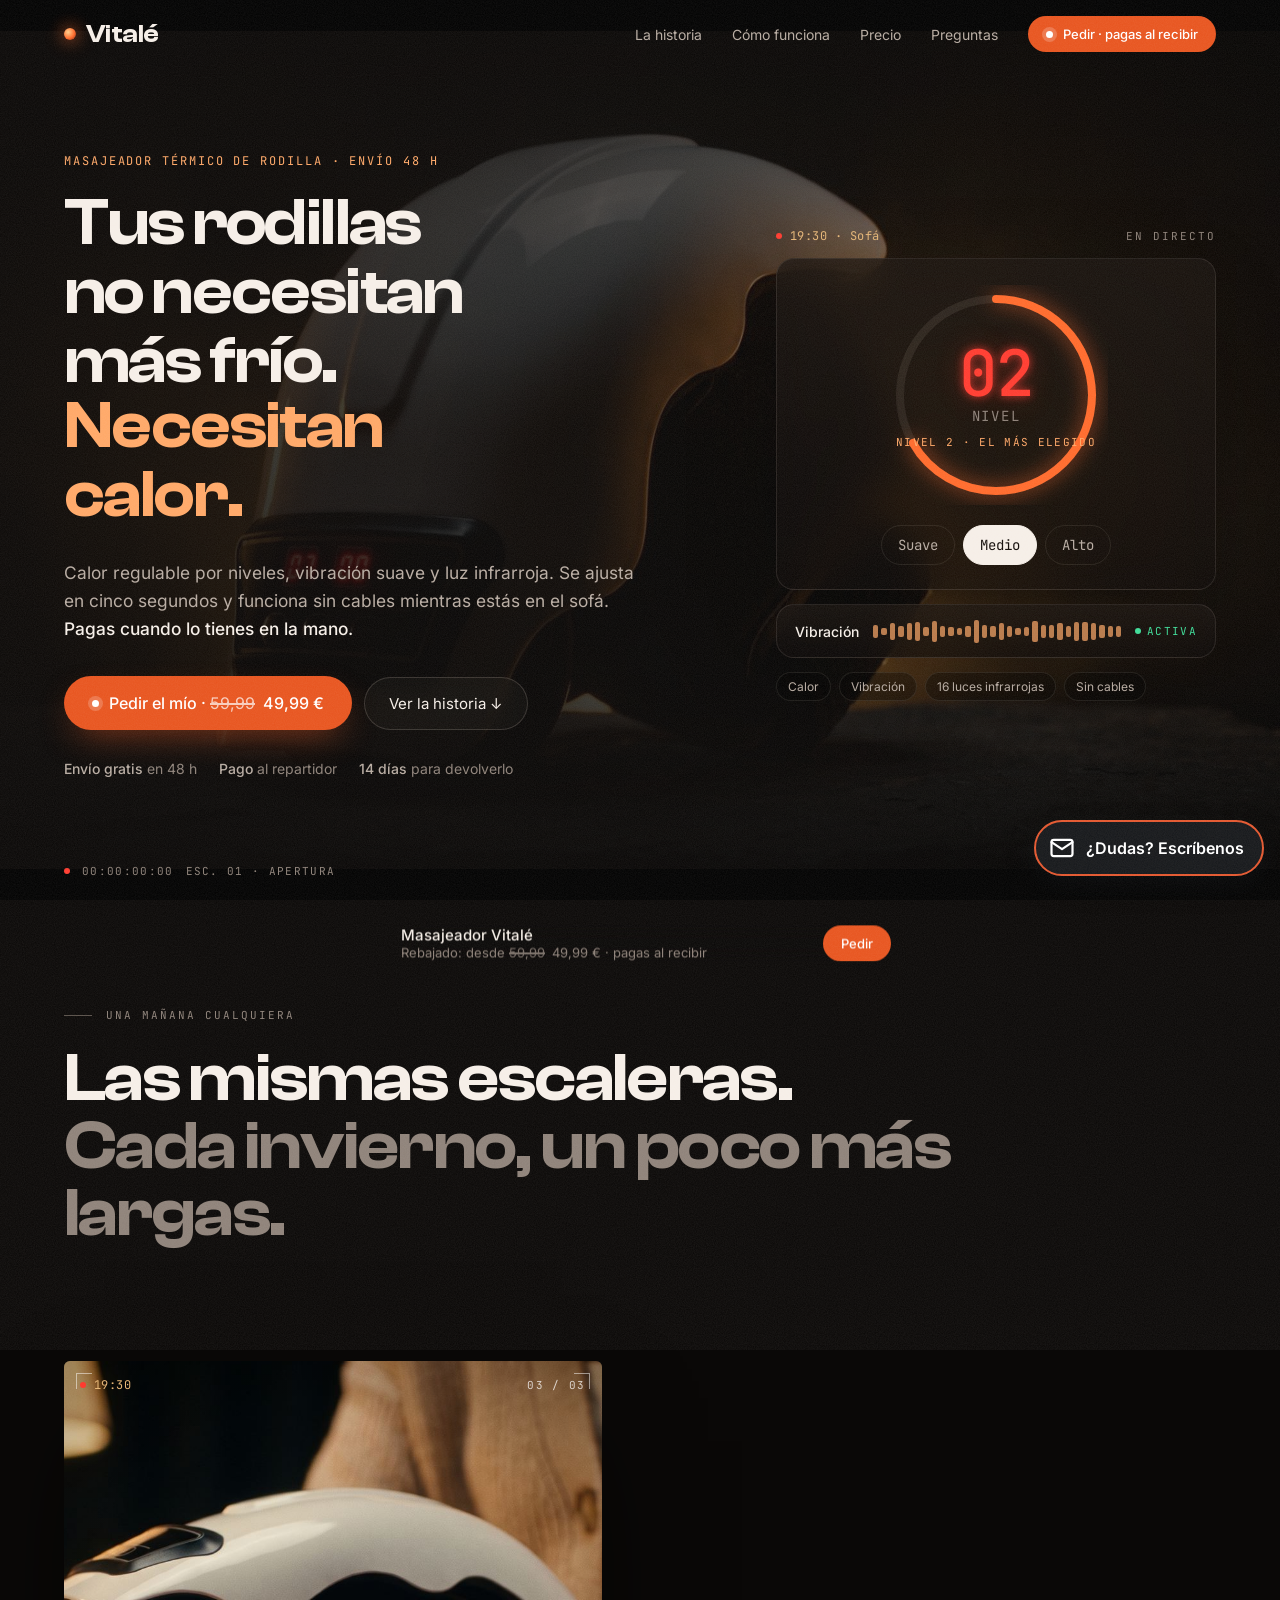
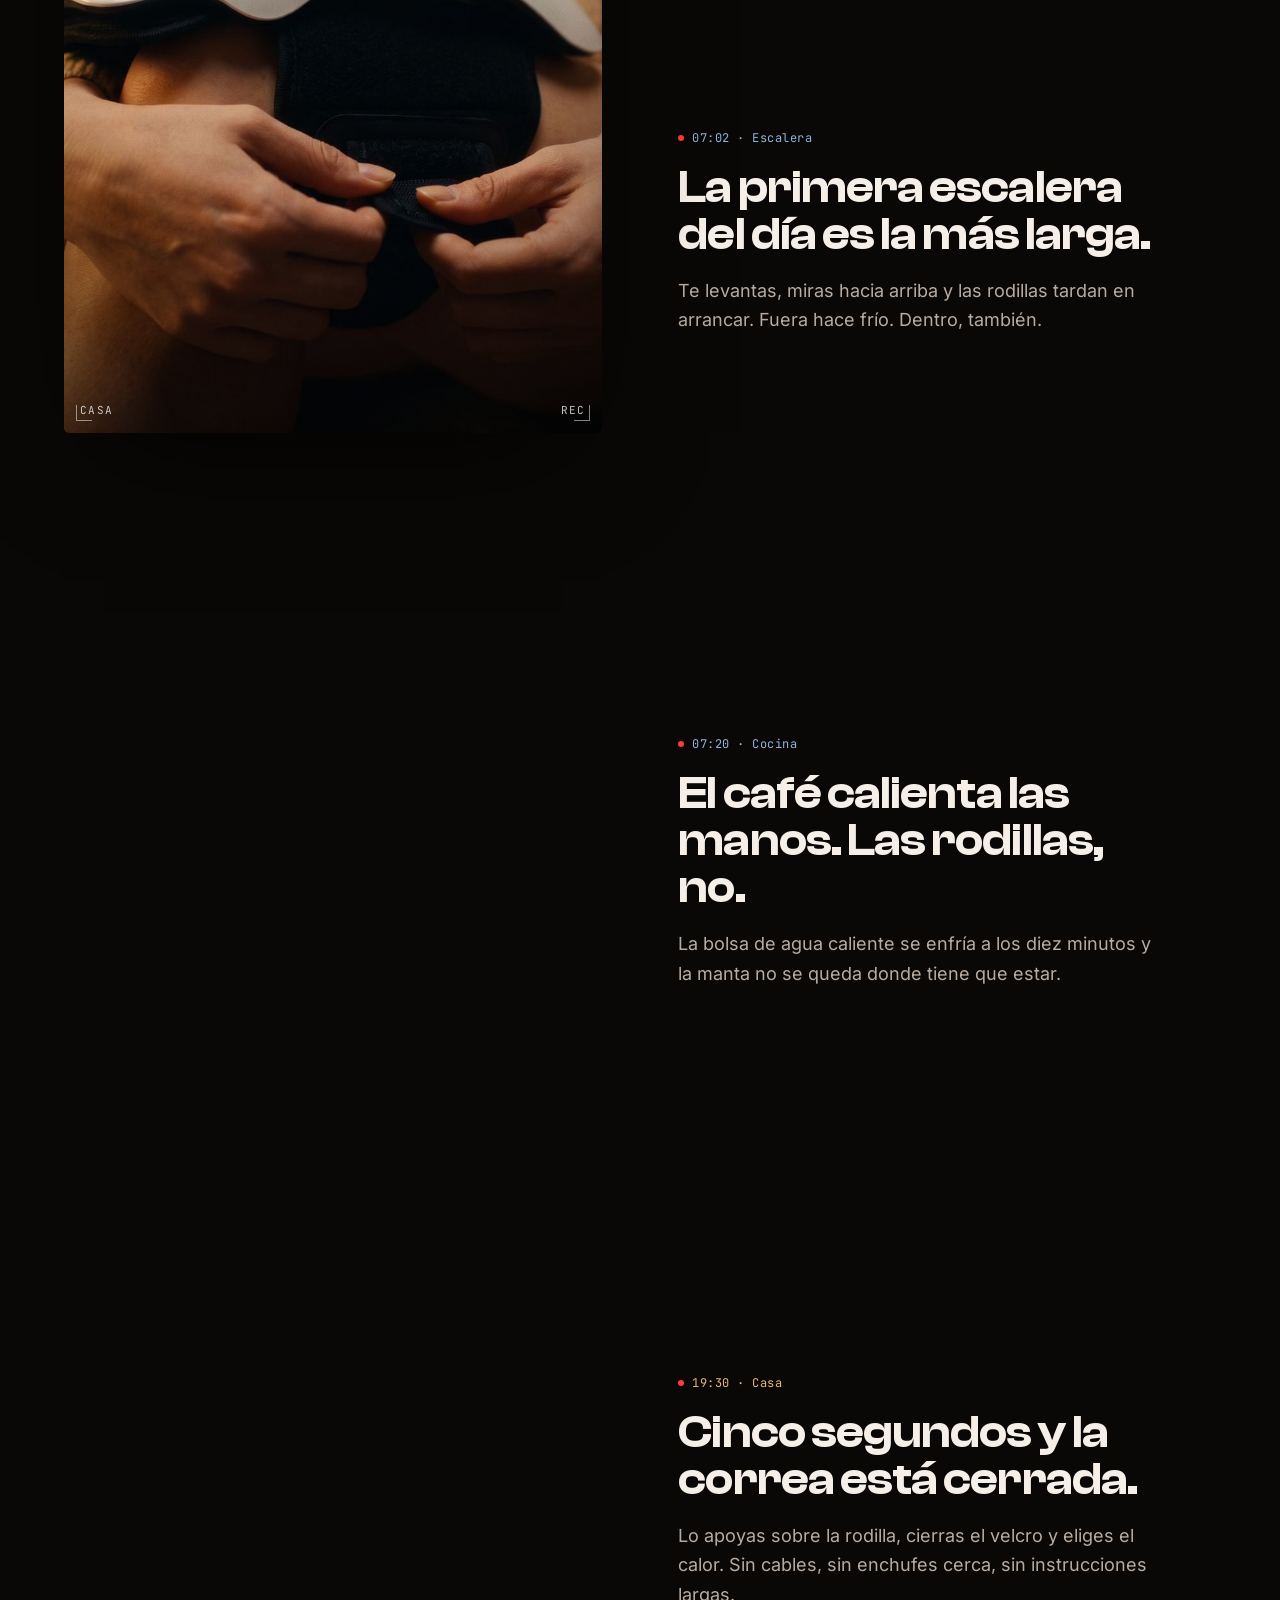
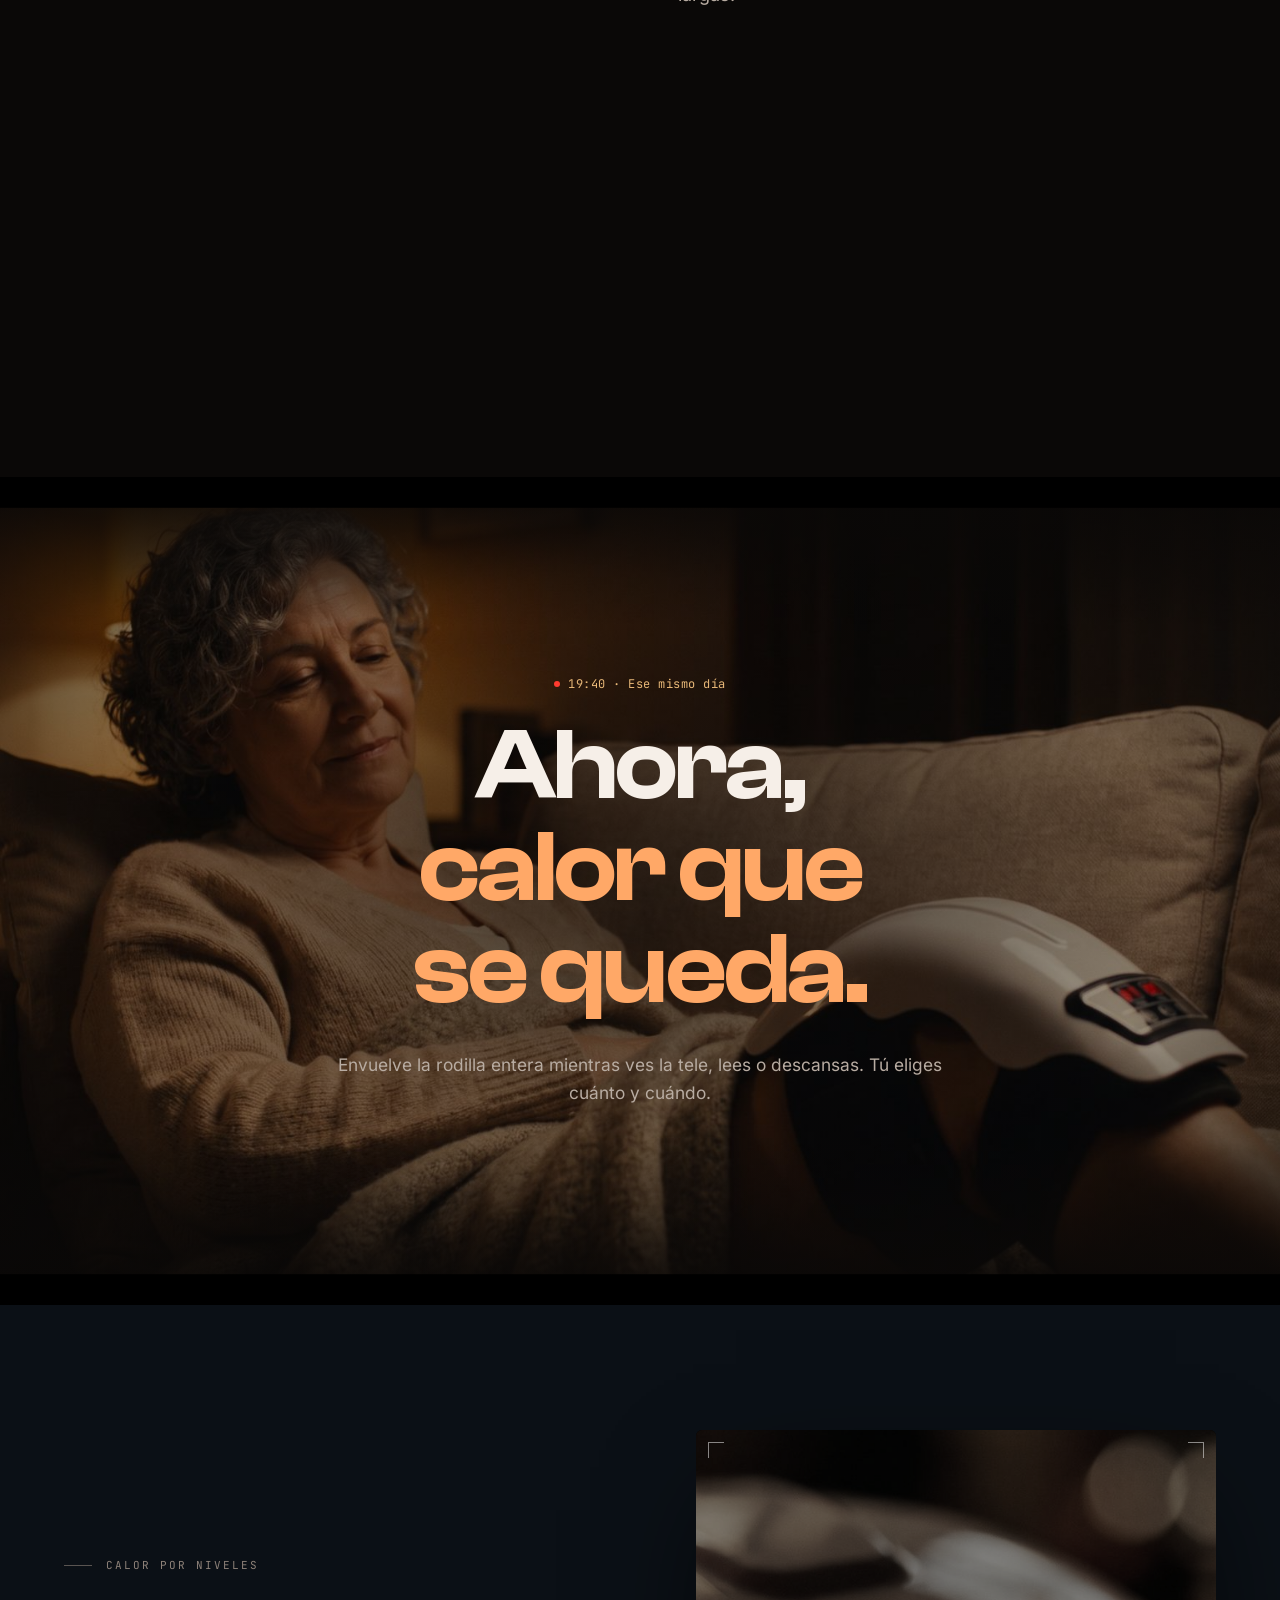
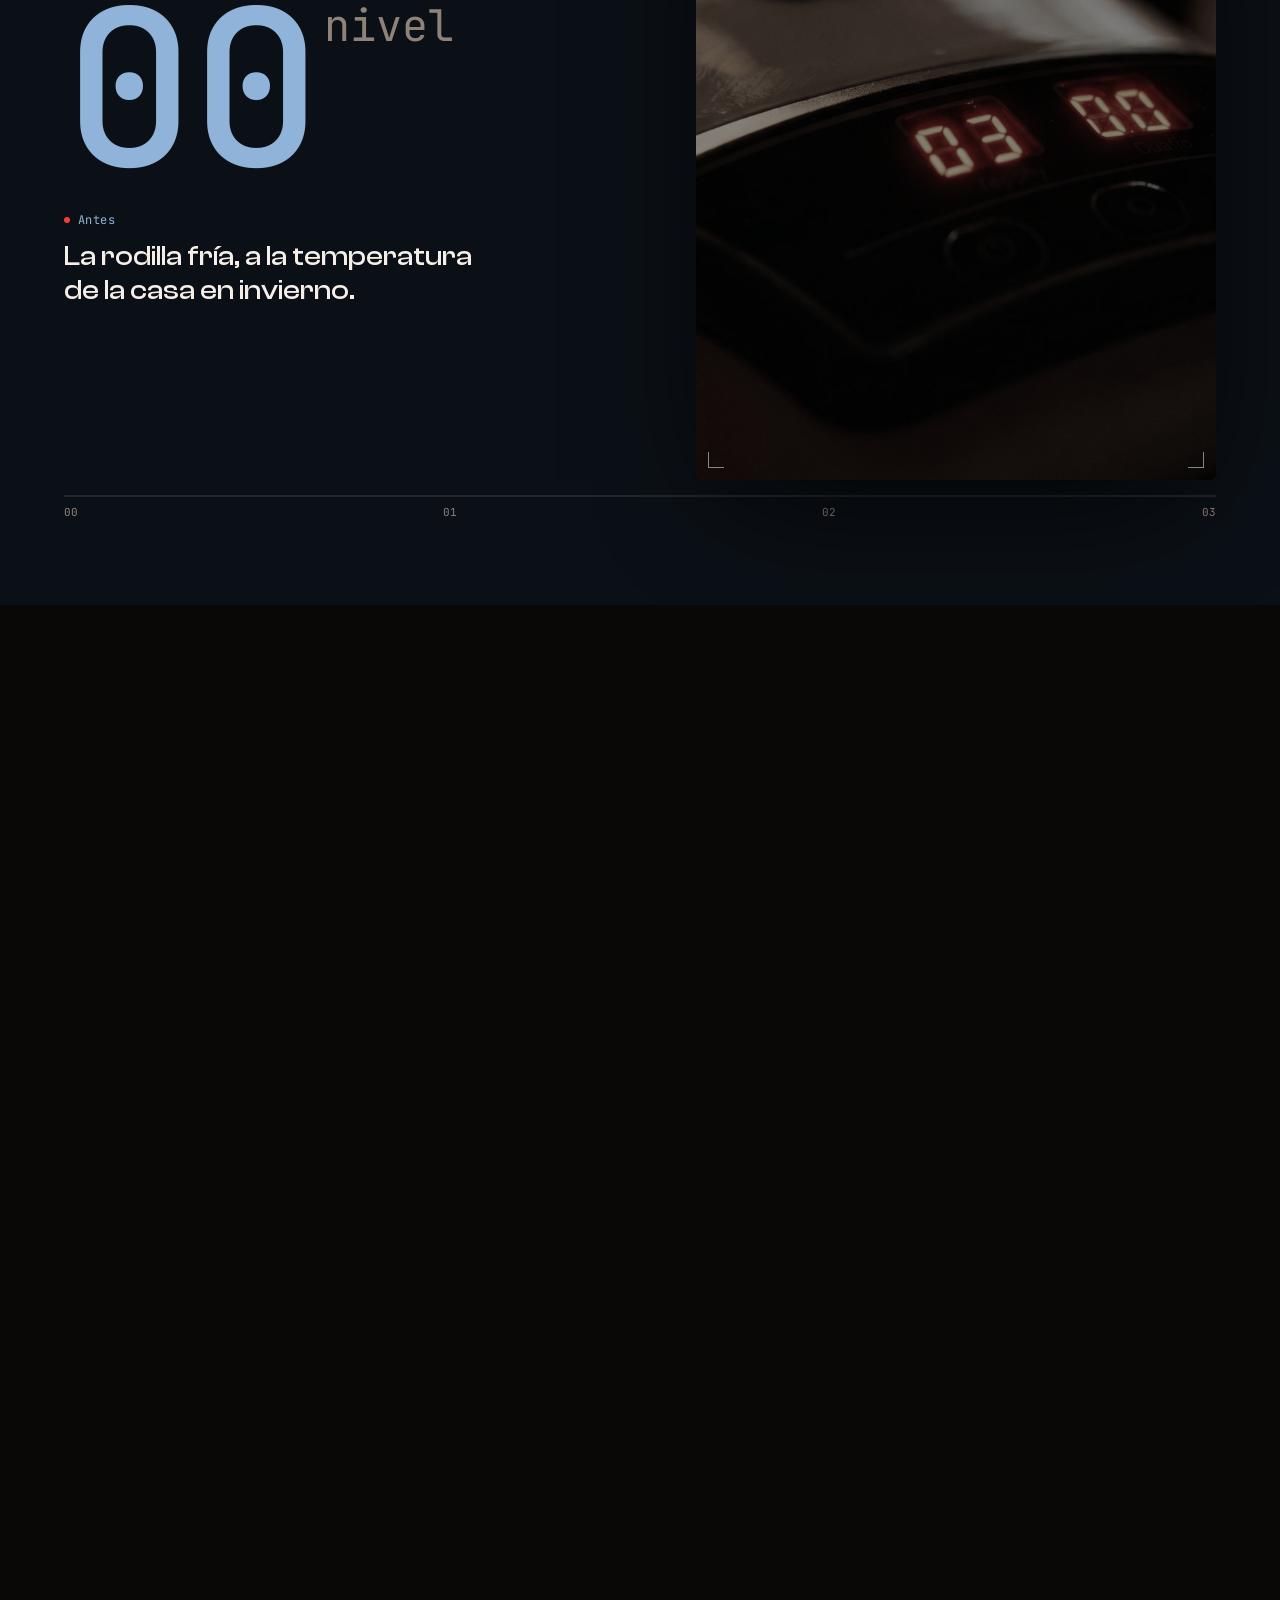
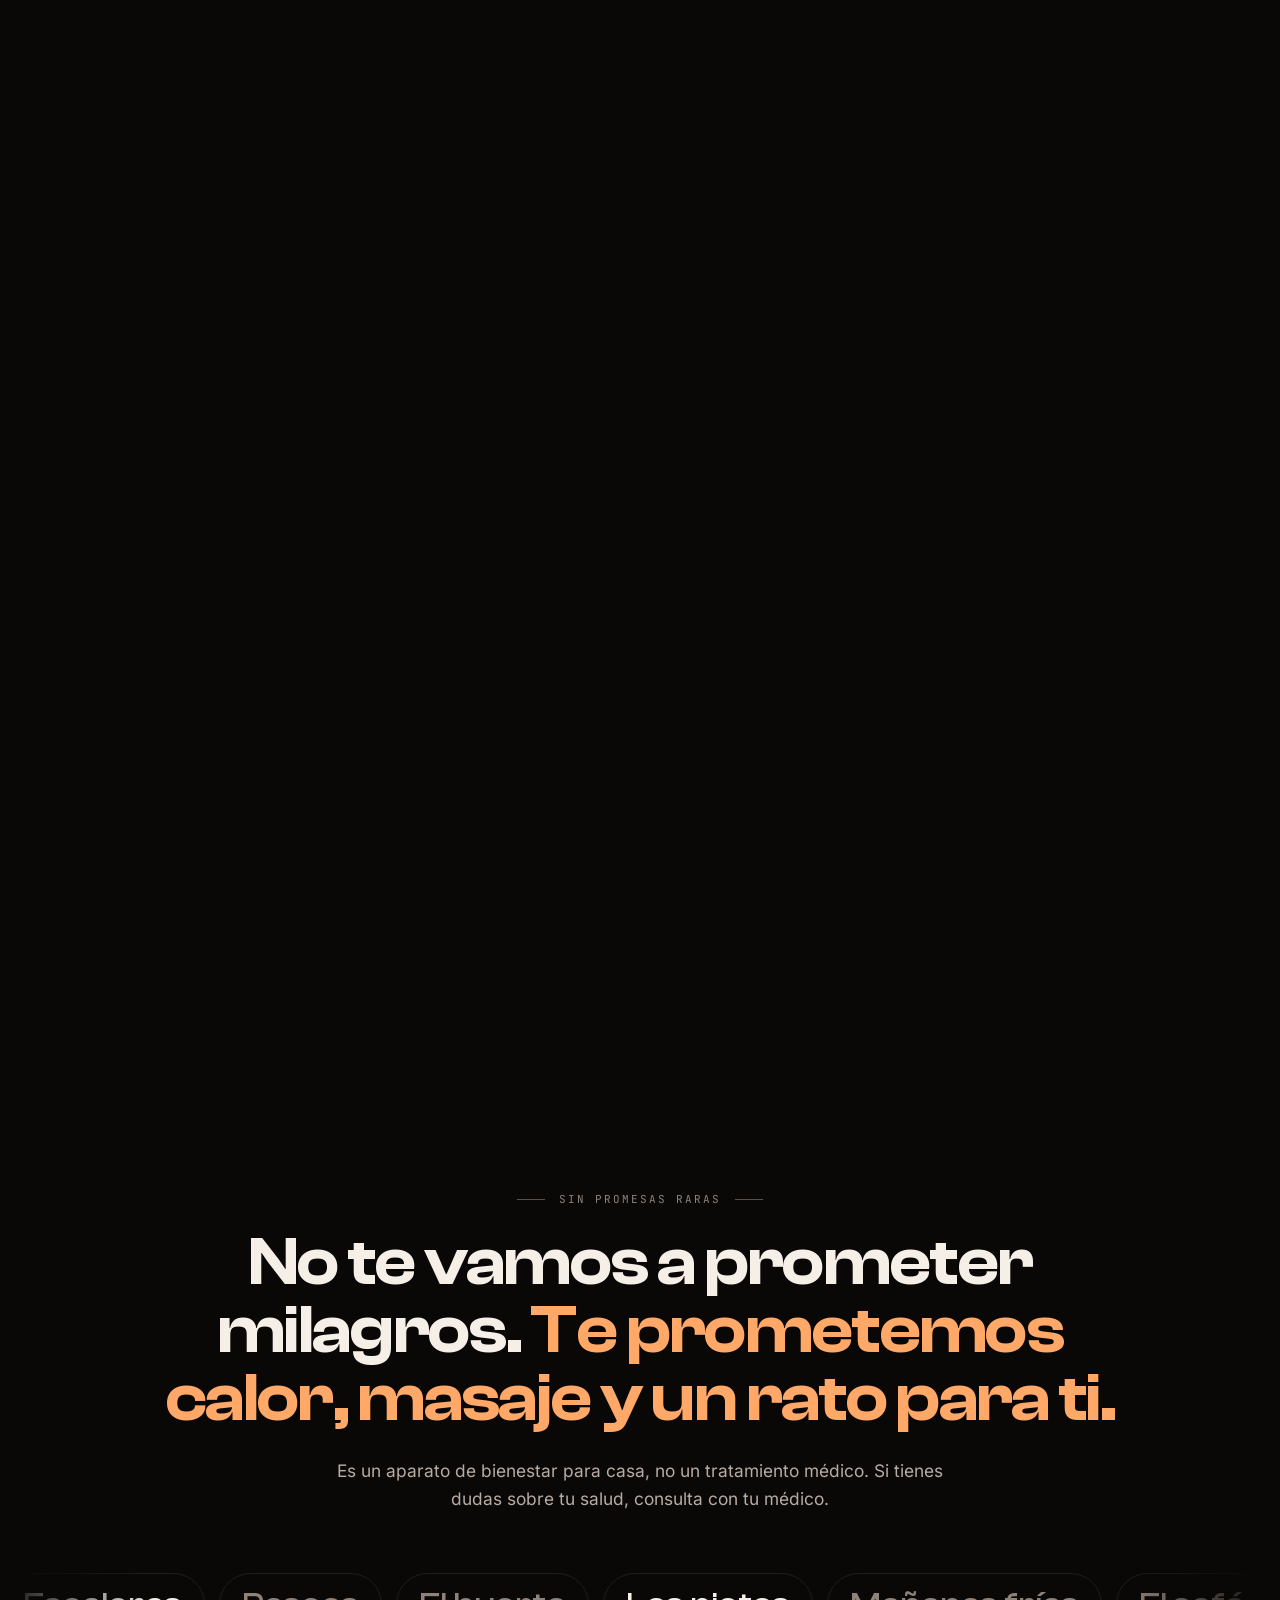
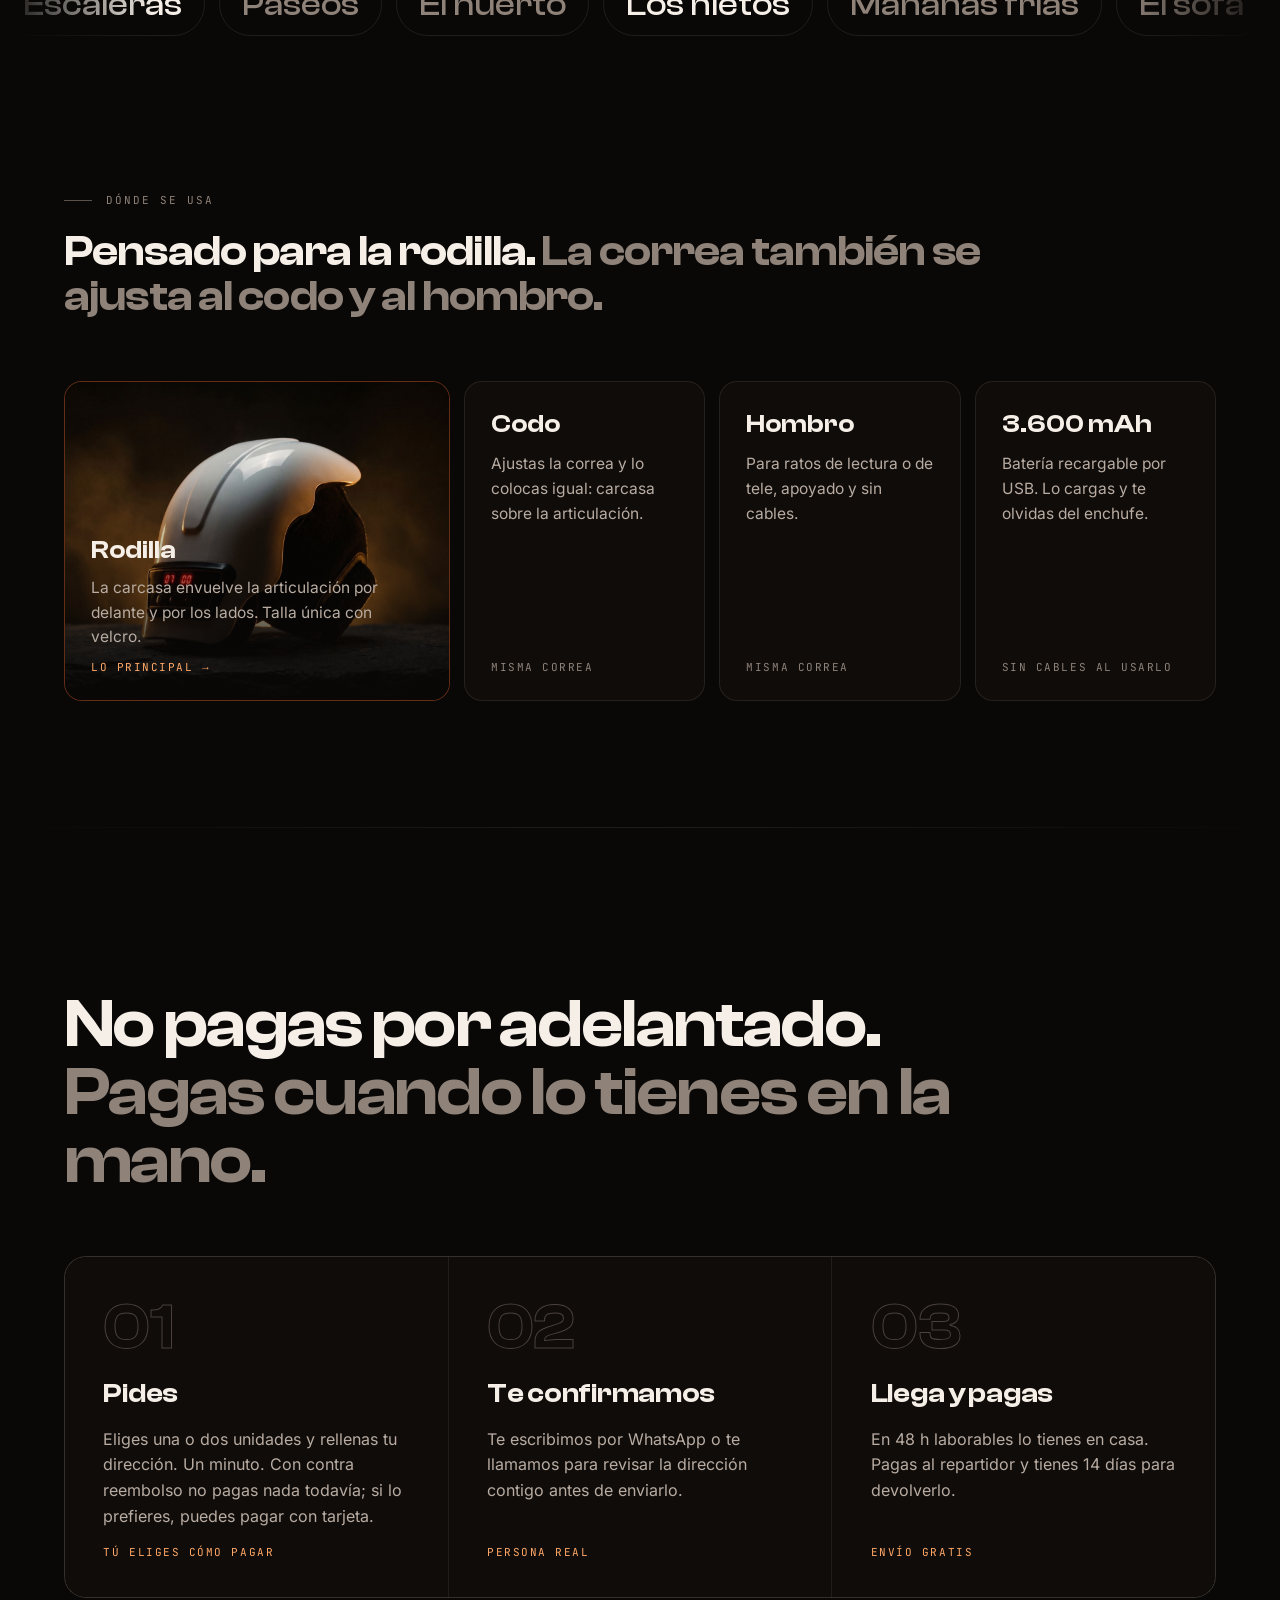
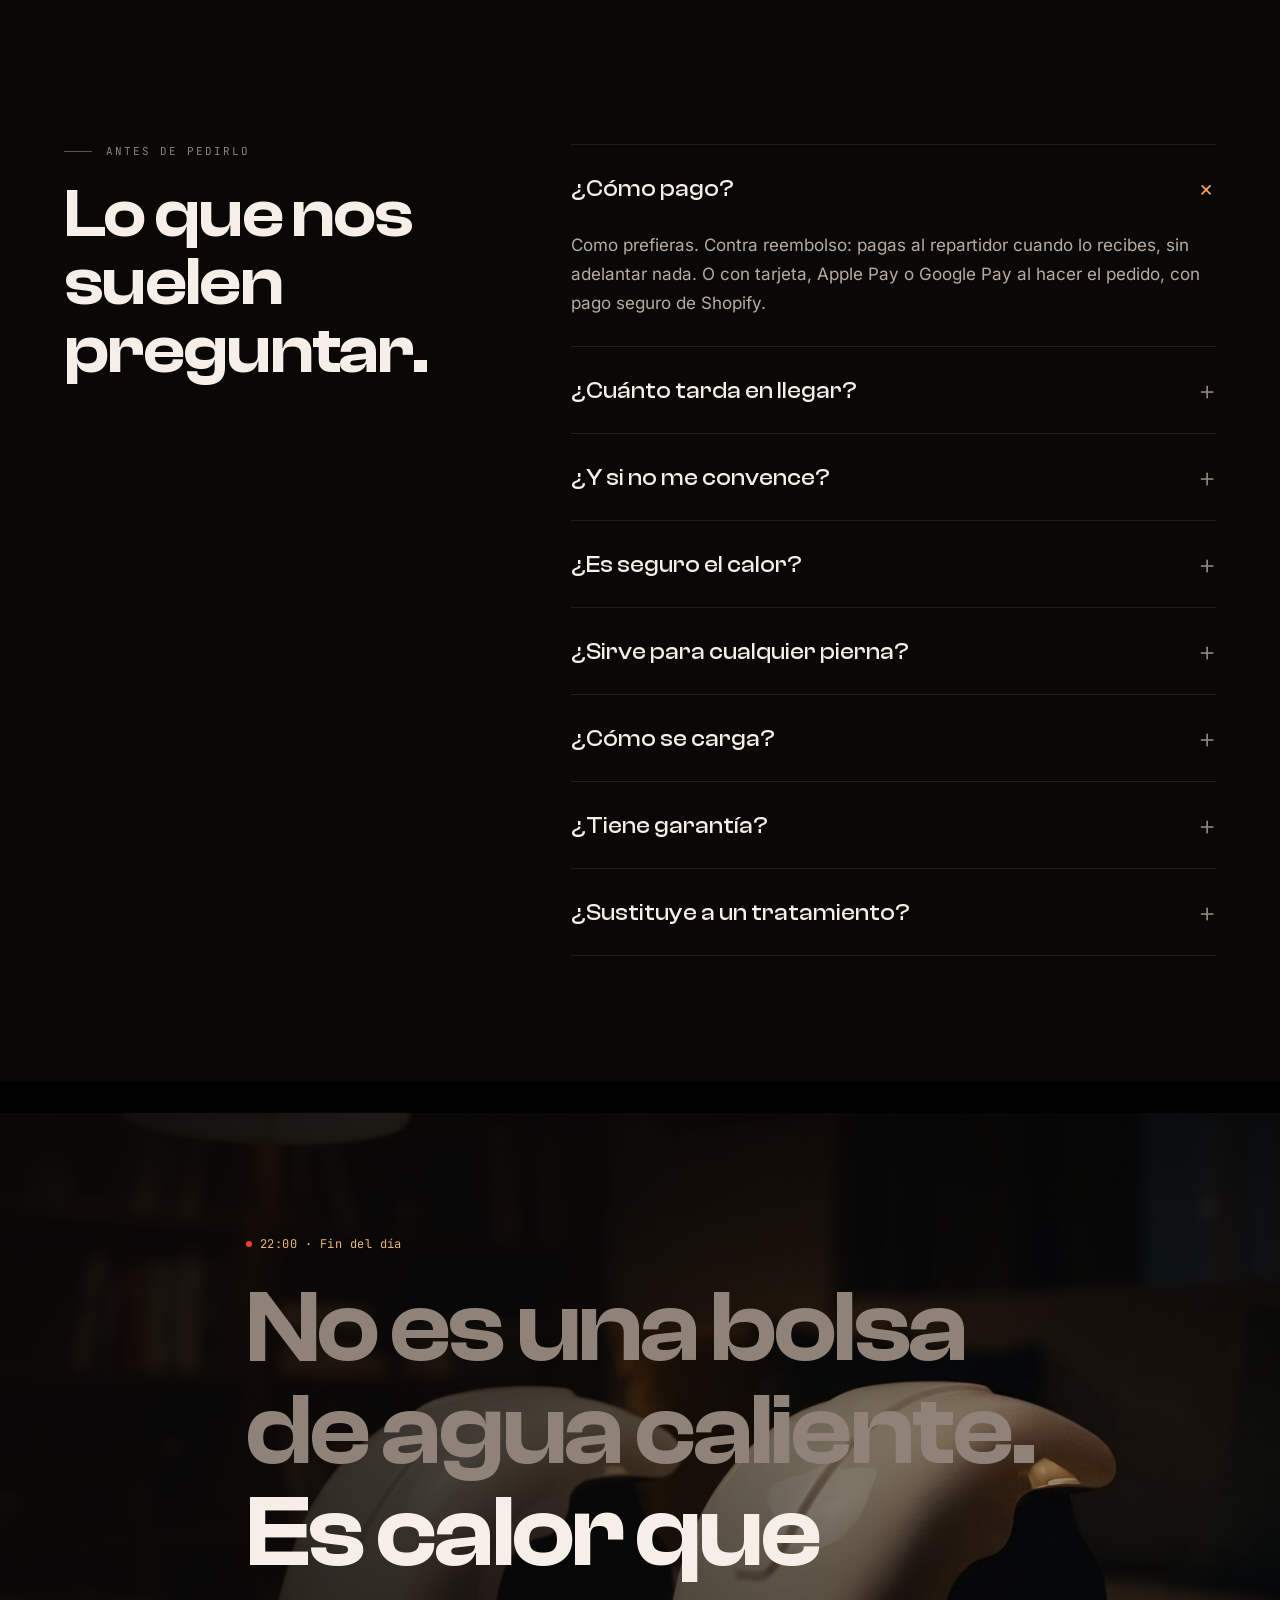
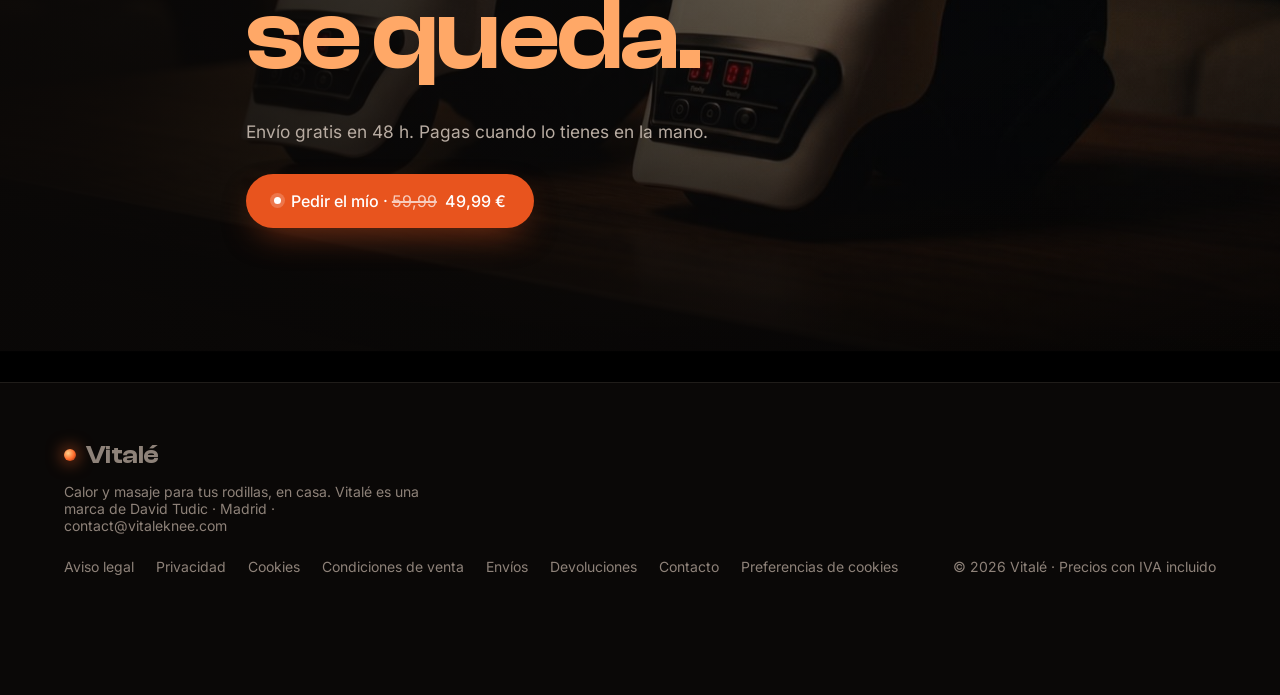
==== commit 051ae499: "fix: security, privacy and legal audit 2026-10-13 - self-host fonts (no visitor IP sent to Google Fo" ====
--- a/index.html
+++ b/index.html
@@ -3,6 +3,8 @@
 <head>
 <meta charset="utf-8">
 <meta name="viewport" content="width=device-width, initial-scale=1, viewport-fit=cover">
+<meta http-equiv="Content-Security-Policy" content="default-src 'self'; script-src 'self' https://connect.facebook.net; style-src 'self' 'unsafe-inline'; img-src 'self' data: https://www.facebook.com; font-src 'self'; connect-src 'self' https://www.facebook.com https://connect.facebook.net; media-src 'self'; frame-src 'none'; object-src 'none'; base-uri 'self'; form-action 'self'; upgrade-insecure-requests">
+<meta name="referrer" content="strict-origin-when-cross-origin">
 <title>Vitalé — Masajeador de rodilla con calor y vibración · Pago al recibir</title>
 <meta name="description" content="Masajeador térmico de rodilla Vitalé: calor regulable por niveles, vibración suave y luz infrarroja. Sin cables. Envío gratis en 48 h y pago al recibir.">
 <link rel="canonical" href="https://www.vitaleknee.com/">
@@ -30,10 +32,8 @@
   ]
 }
 </script>
-<link rel="preconnect" href="https://fonts.googleapis.com">
-<link rel="preconnect" href="https://fonts.gstatic.com" crossorigin>
-<link href="https://fonts.googleapis.com/css2?family=Inter:wght@300;400;500;600&family=JetBrains+Mono:wght@400;500&display=swap" rel="stylesheet">
-<link href="https://api.fontshare.com/v2/css?f[]=clash-display@500,600&display=swap" rel="stylesheet">
+<link rel="preload" href="fonts/inter-latin.woff2" as="font" type="font/woff2" crossorigin>
+<link rel="stylesheet" href="fonts.css">
 <link rel="preload" as="image" href="media/s4-producto.jpg">
 <link rel="stylesheet" href="cine.css">
 <link rel="stylesheet" href="vitale.css">
--- a/fonts.css
+++ b/fonts.css
@@ -0,0 +1,8 @@
+/* Self-hosted fonts (no requests to Google Fonts / Fontshare, so no visitor IP leaves the site).
+   Inter and JetBrains Mono: SIL Open Font License 1.1 (Google Fonts). Clash Display: ITF Free Font License (Fontshare). */
+@font-face { font-family: 'Inter'; font-style: normal; font-weight: 300 700; font-display: swap; src: url('fonts/inter-latin-ext.woff2') format('woff2'); unicode-range: U+0100-02BA, U+02BD-02C5, U+02C7-02CC, U+02CE-02D7, U+02DD-02FF, U+0304, U+0308, U+0329, U+1D00-1DBF, U+1E00-1E9F, U+1EF2-1EFF, U+2020, U+20A0-20AB, U+20AD-20C4, U+2113, U+2C60-2C7F, U+A720-A7FF; }
+@font-face { font-family: 'Inter'; font-style: normal; font-weight: 300 700; font-display: swap; src: url('fonts/inter-latin.woff2') format('woff2'); unicode-range: U+0000-00FF, U+0131, U+0152-0153, U+02BB-02BC, U+02C6, U+02DA, U+02DC, U+0304, U+0308, U+0329, U+2000-206F, U+20AC, U+2122, U+2191, U+2193, U+2212, U+2215, U+FEFF, U+FFFD; }
+@font-face { font-family: 'JetBrains Mono'; font-style: normal; font-weight: 400 500; font-display: swap; src: url('fonts/jetbrains-mono-latin-ext.woff2') format('woff2'); unicode-range: U+0100-02BA, U+02BD-02C5, U+02C7-02CC, U+02CE-02D7, U+02DD-02FF, U+0304, U+0308, U+0329, U+1D00-1DBF, U+1E00-1E9F, U+1EF2-1EFF, U+2020, U+20A0-20AB, U+20AD-20C4, U+2113, U+2C60-2C7F, U+A720-A7FF; }
+@font-face { font-family: 'JetBrains Mono'; font-style: normal; font-weight: 400 500; font-display: swap; src: url('fonts/jetbrains-mono-latin.woff2') format('woff2'); unicode-range: U+0000-00FF, U+0131, U+0152-0153, U+02BB-02BC, U+02C6, U+02DA, U+02DC, U+0304, U+0308, U+0329, U+2000-206F, U+20AC, U+2122, U+2191, U+2193, U+2212, U+2215, U+FEFF, U+FFFD; }
+@font-face { font-family: 'Clash Display'; font-style: normal; font-weight: 500; font-display: swap; src: url('fonts/clash-display-500.woff2') format('woff2'); }
+@font-face { font-family: 'Clash Display'; font-style: normal; font-weight: 600; font-display: swap; src: url('fonts/clash-display-600.woff2') format('woff2'); }
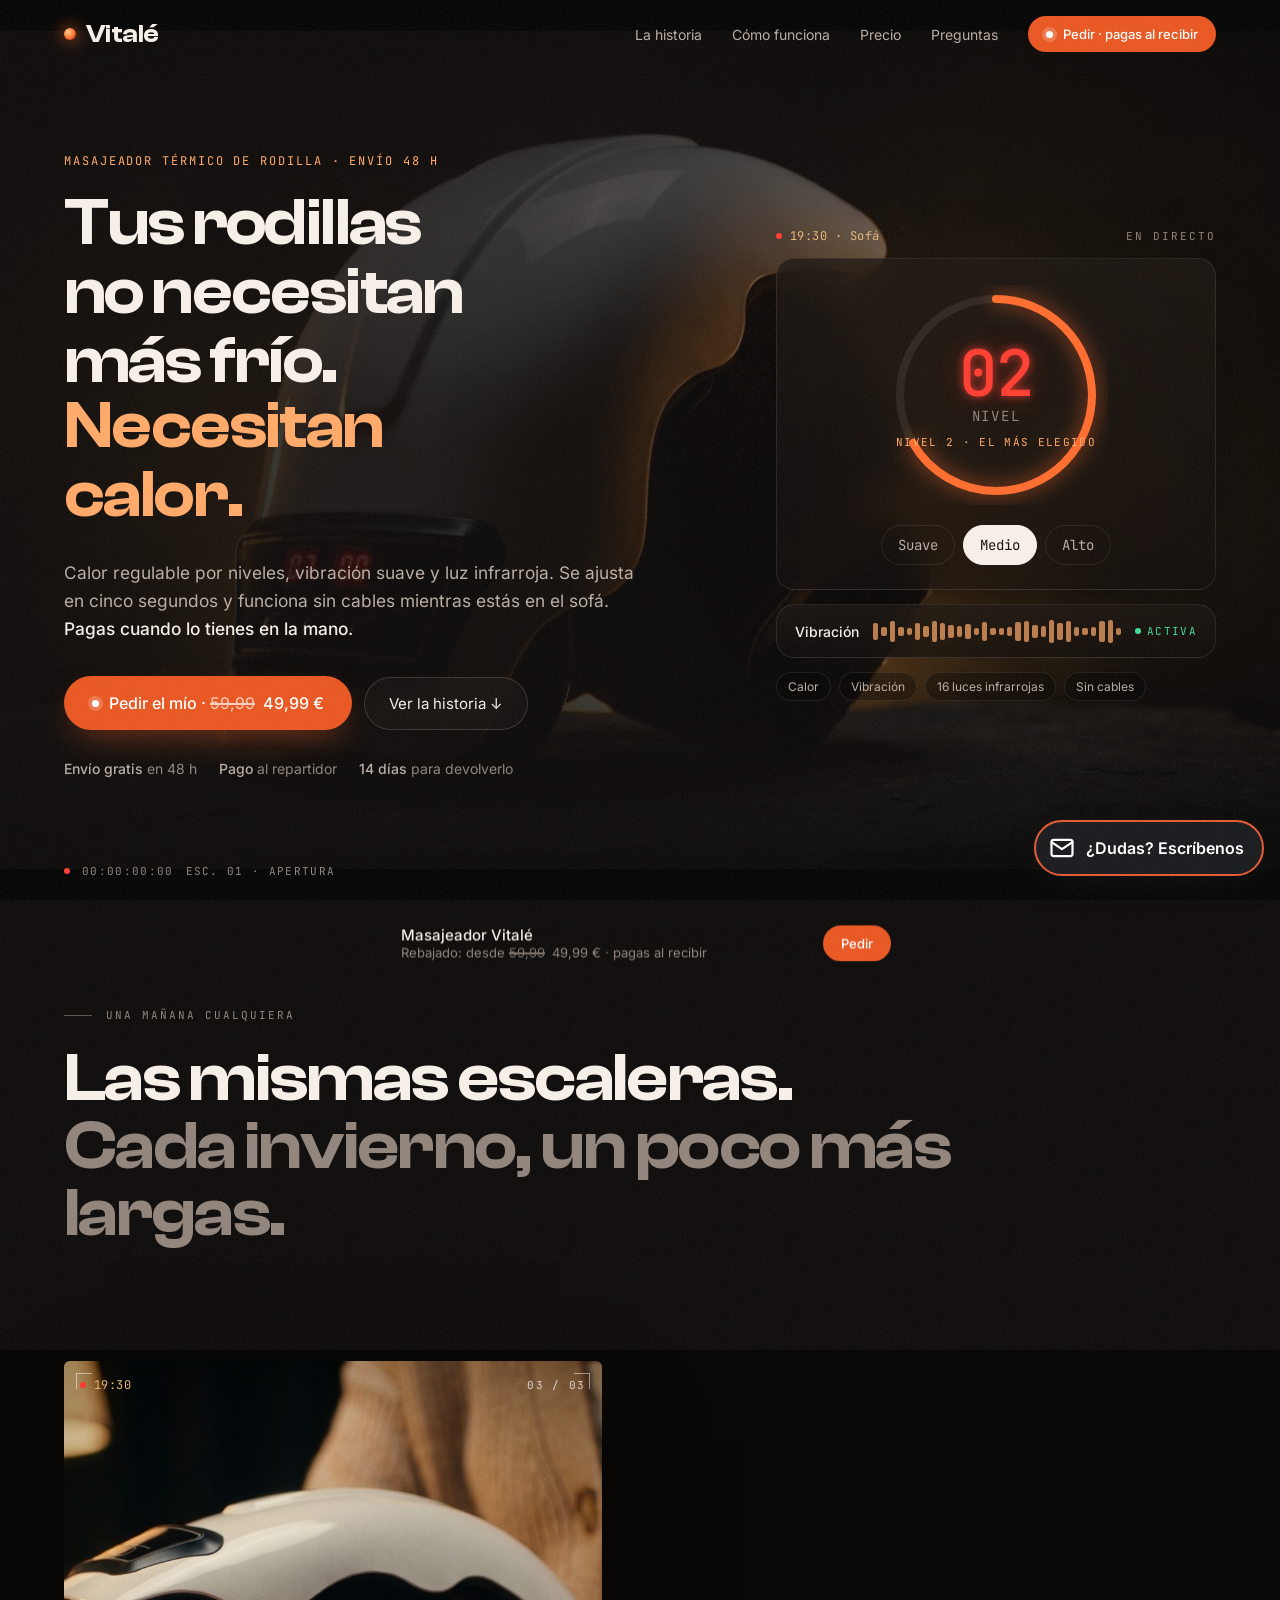
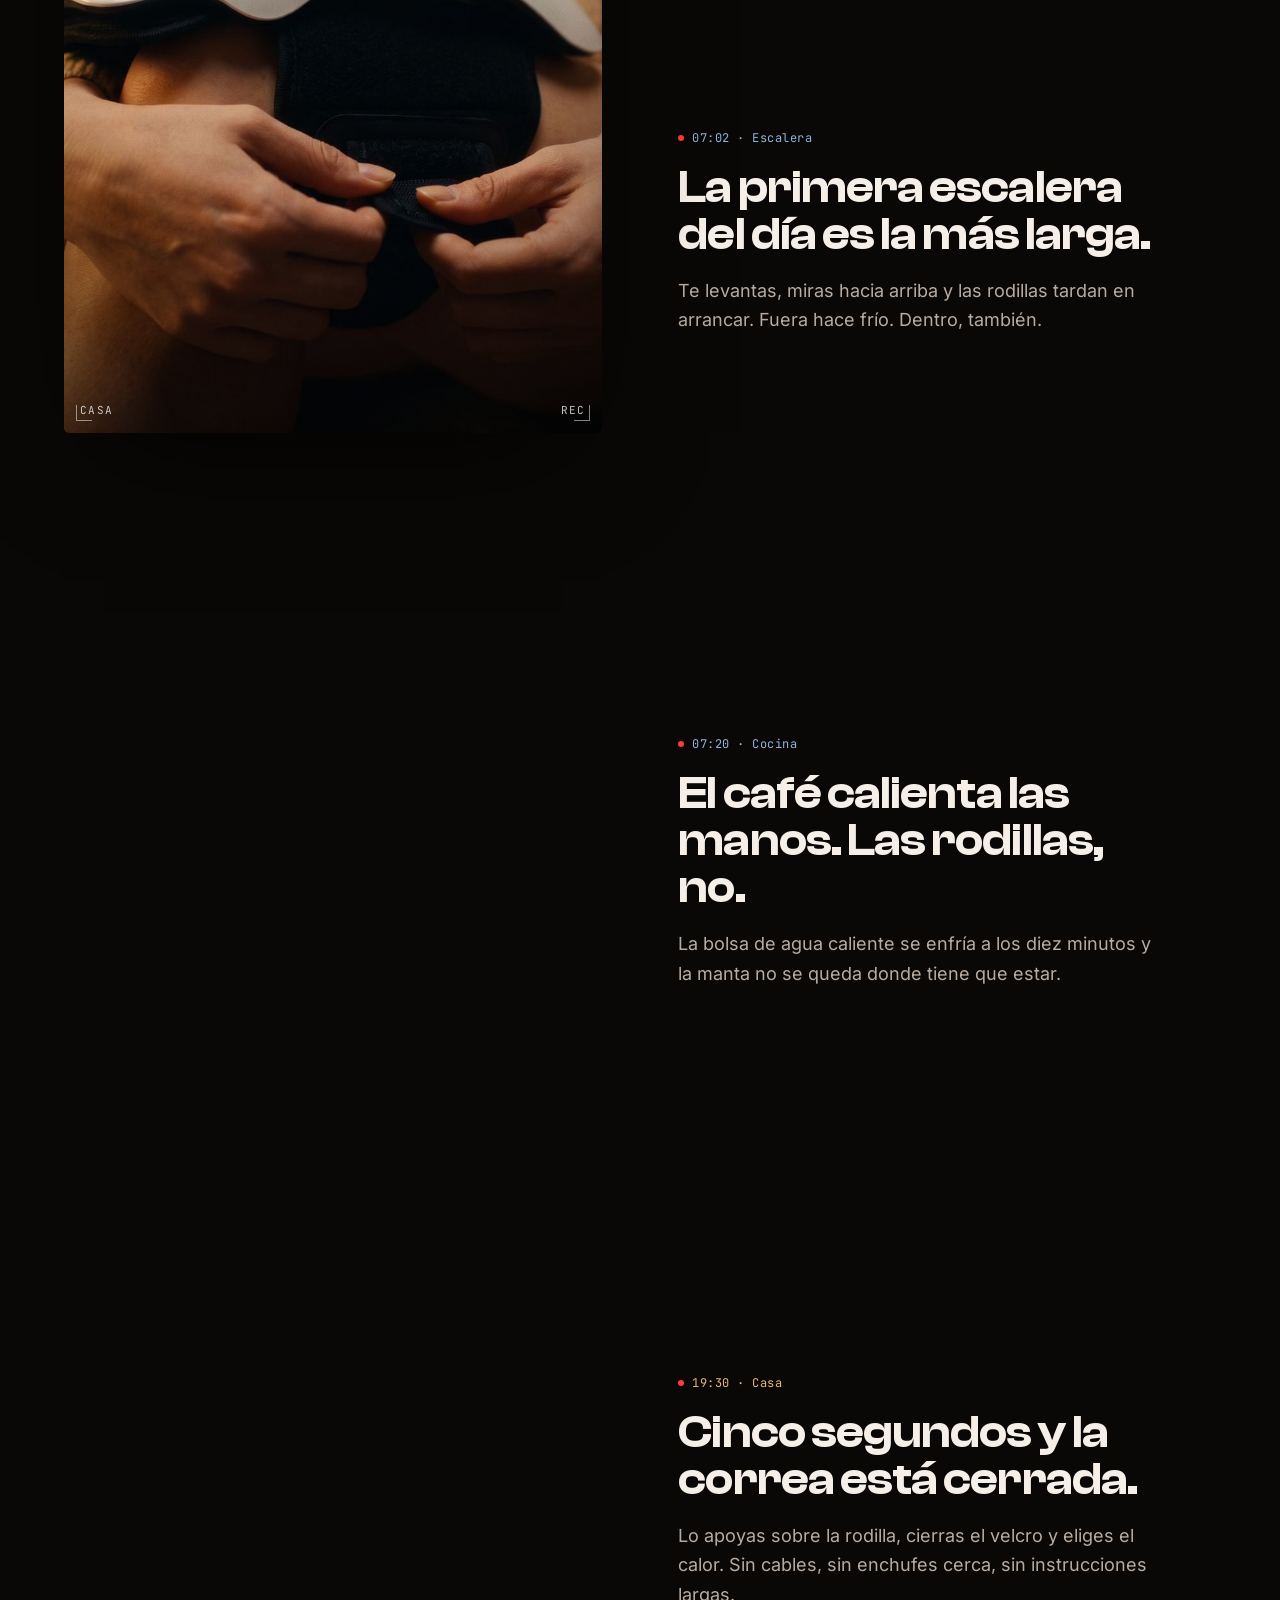
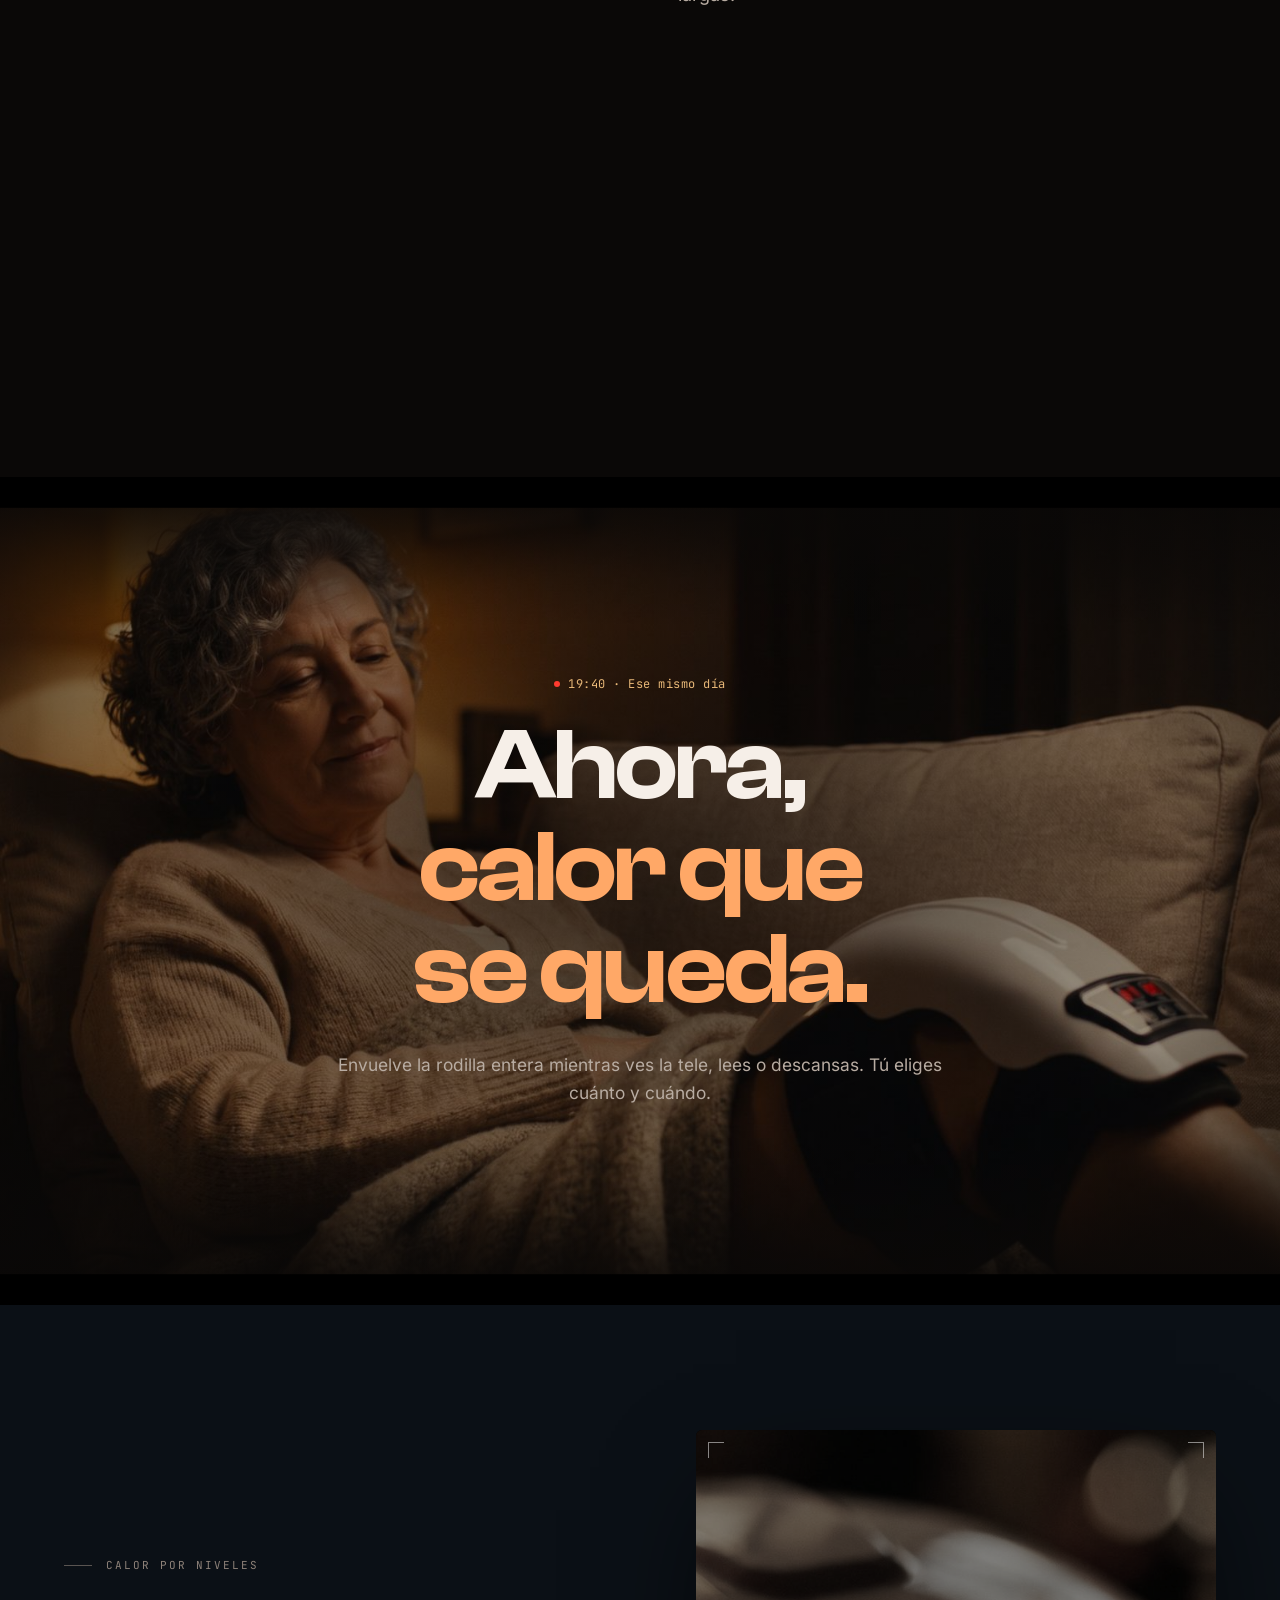
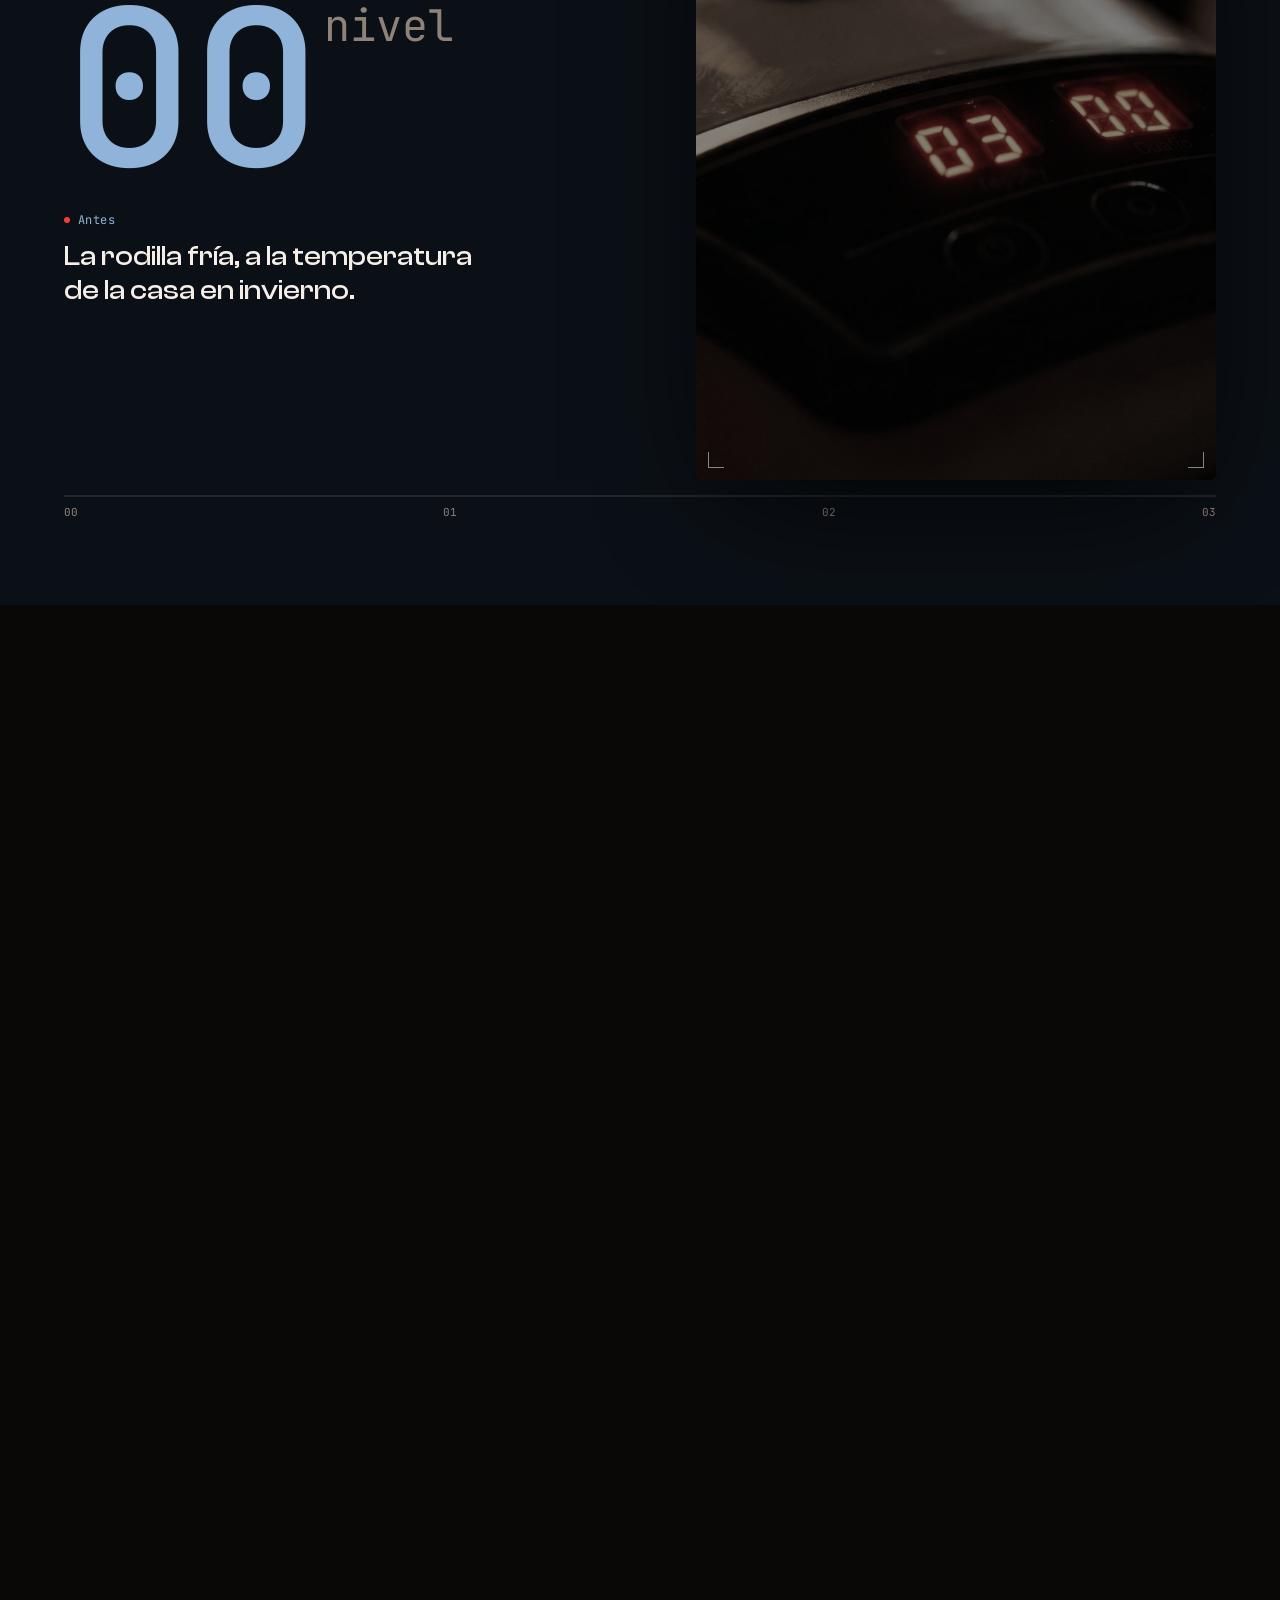
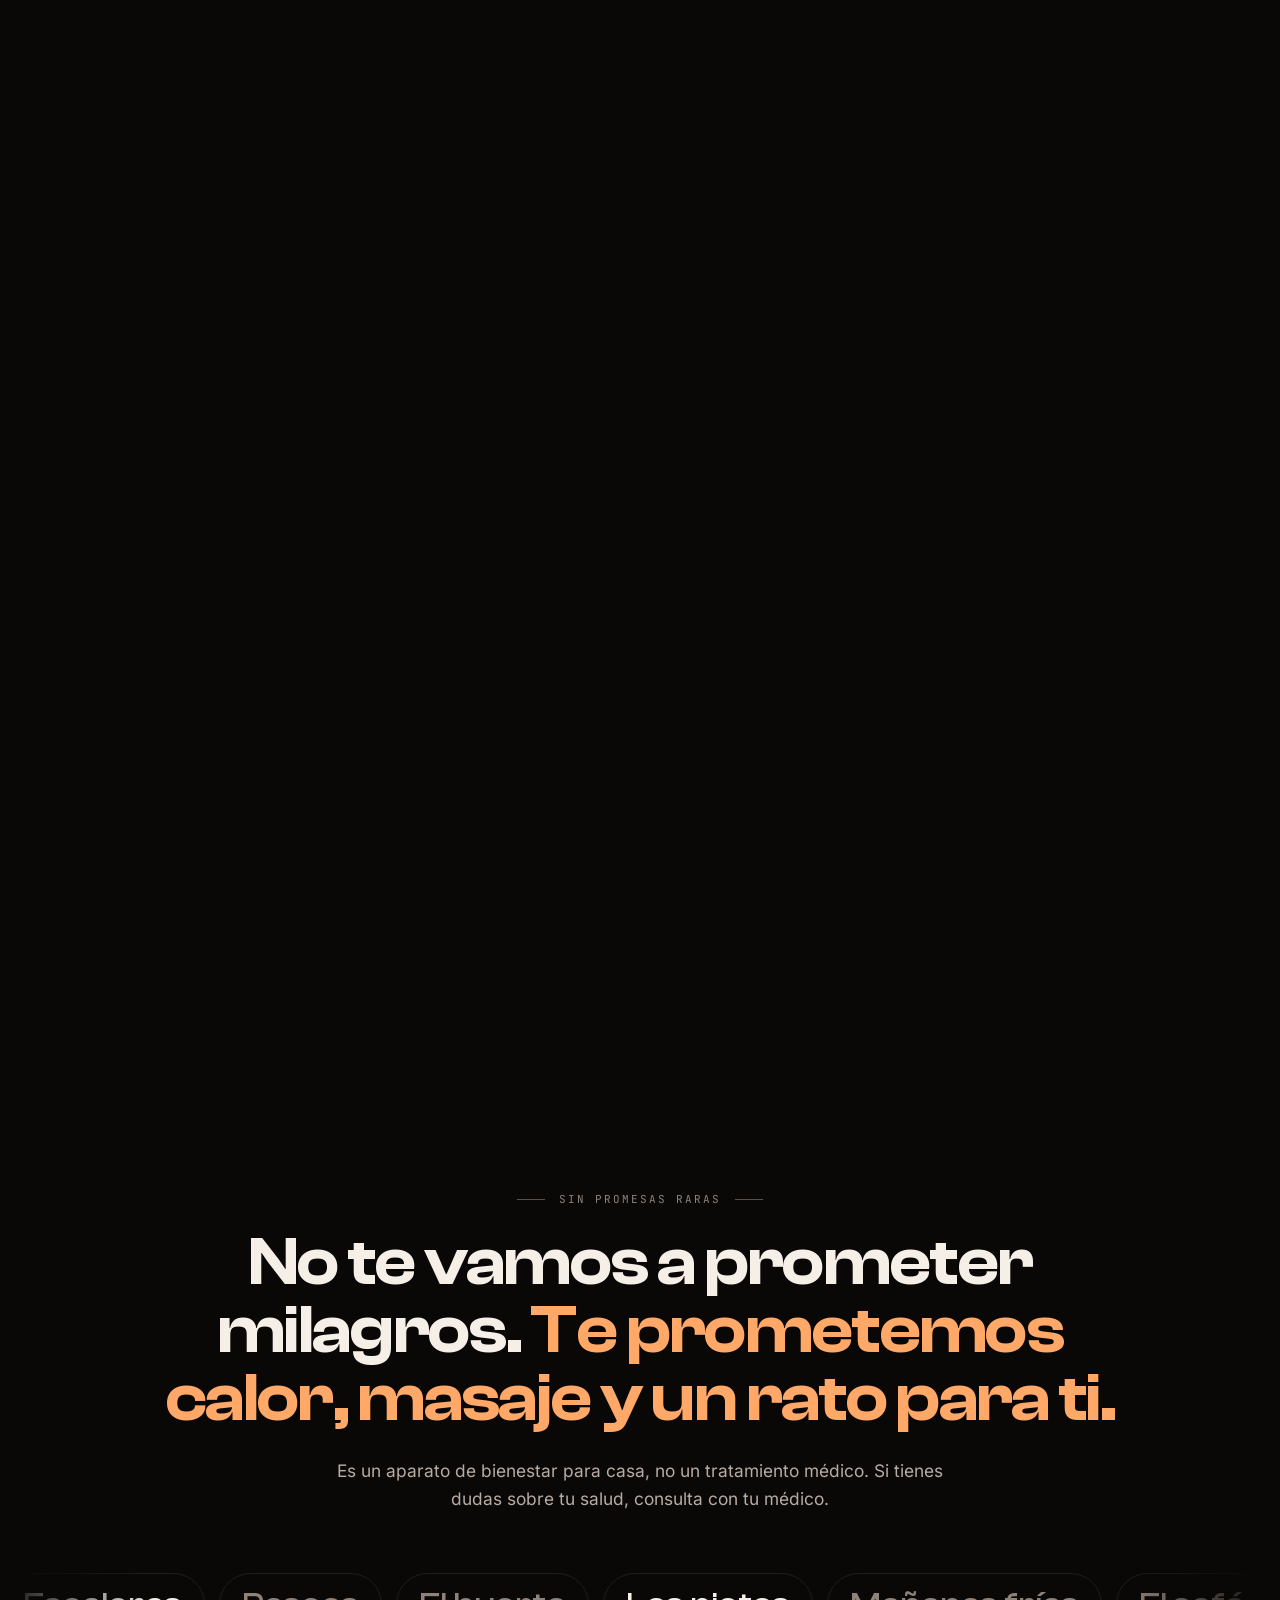
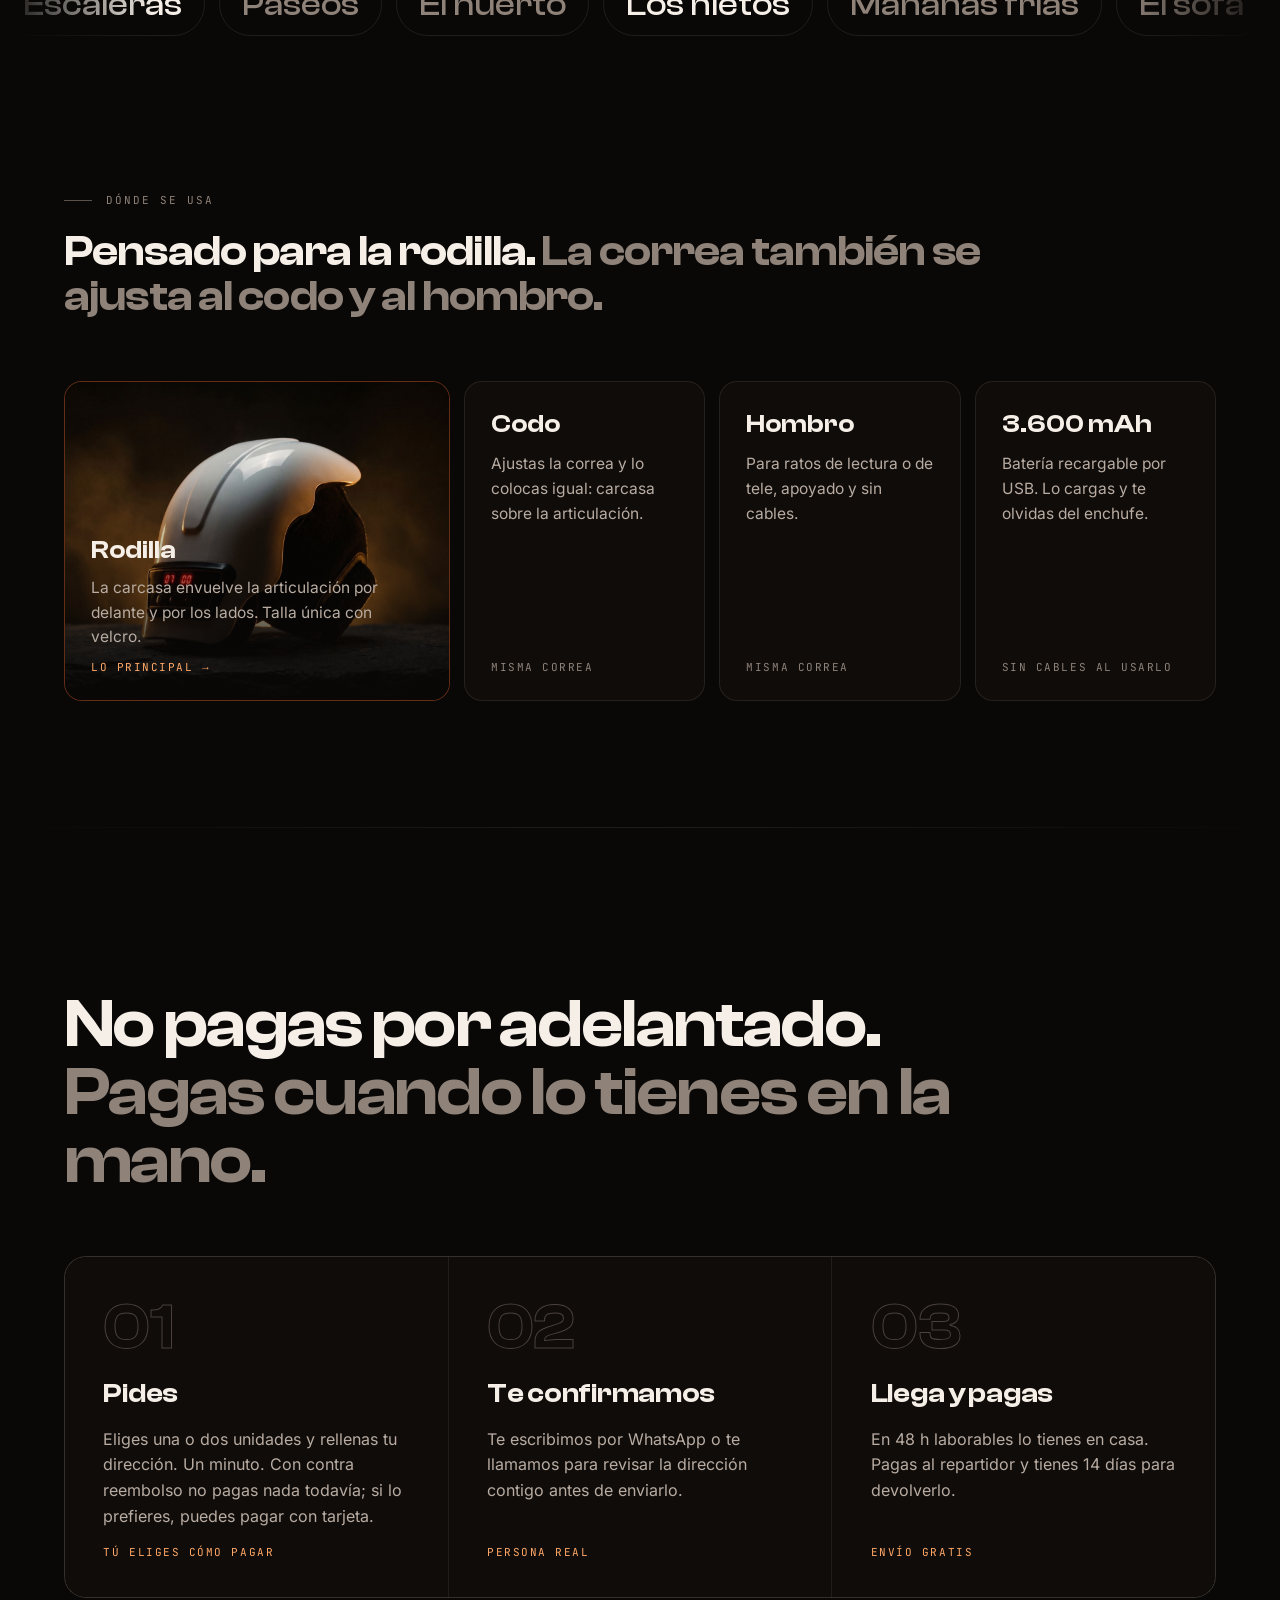
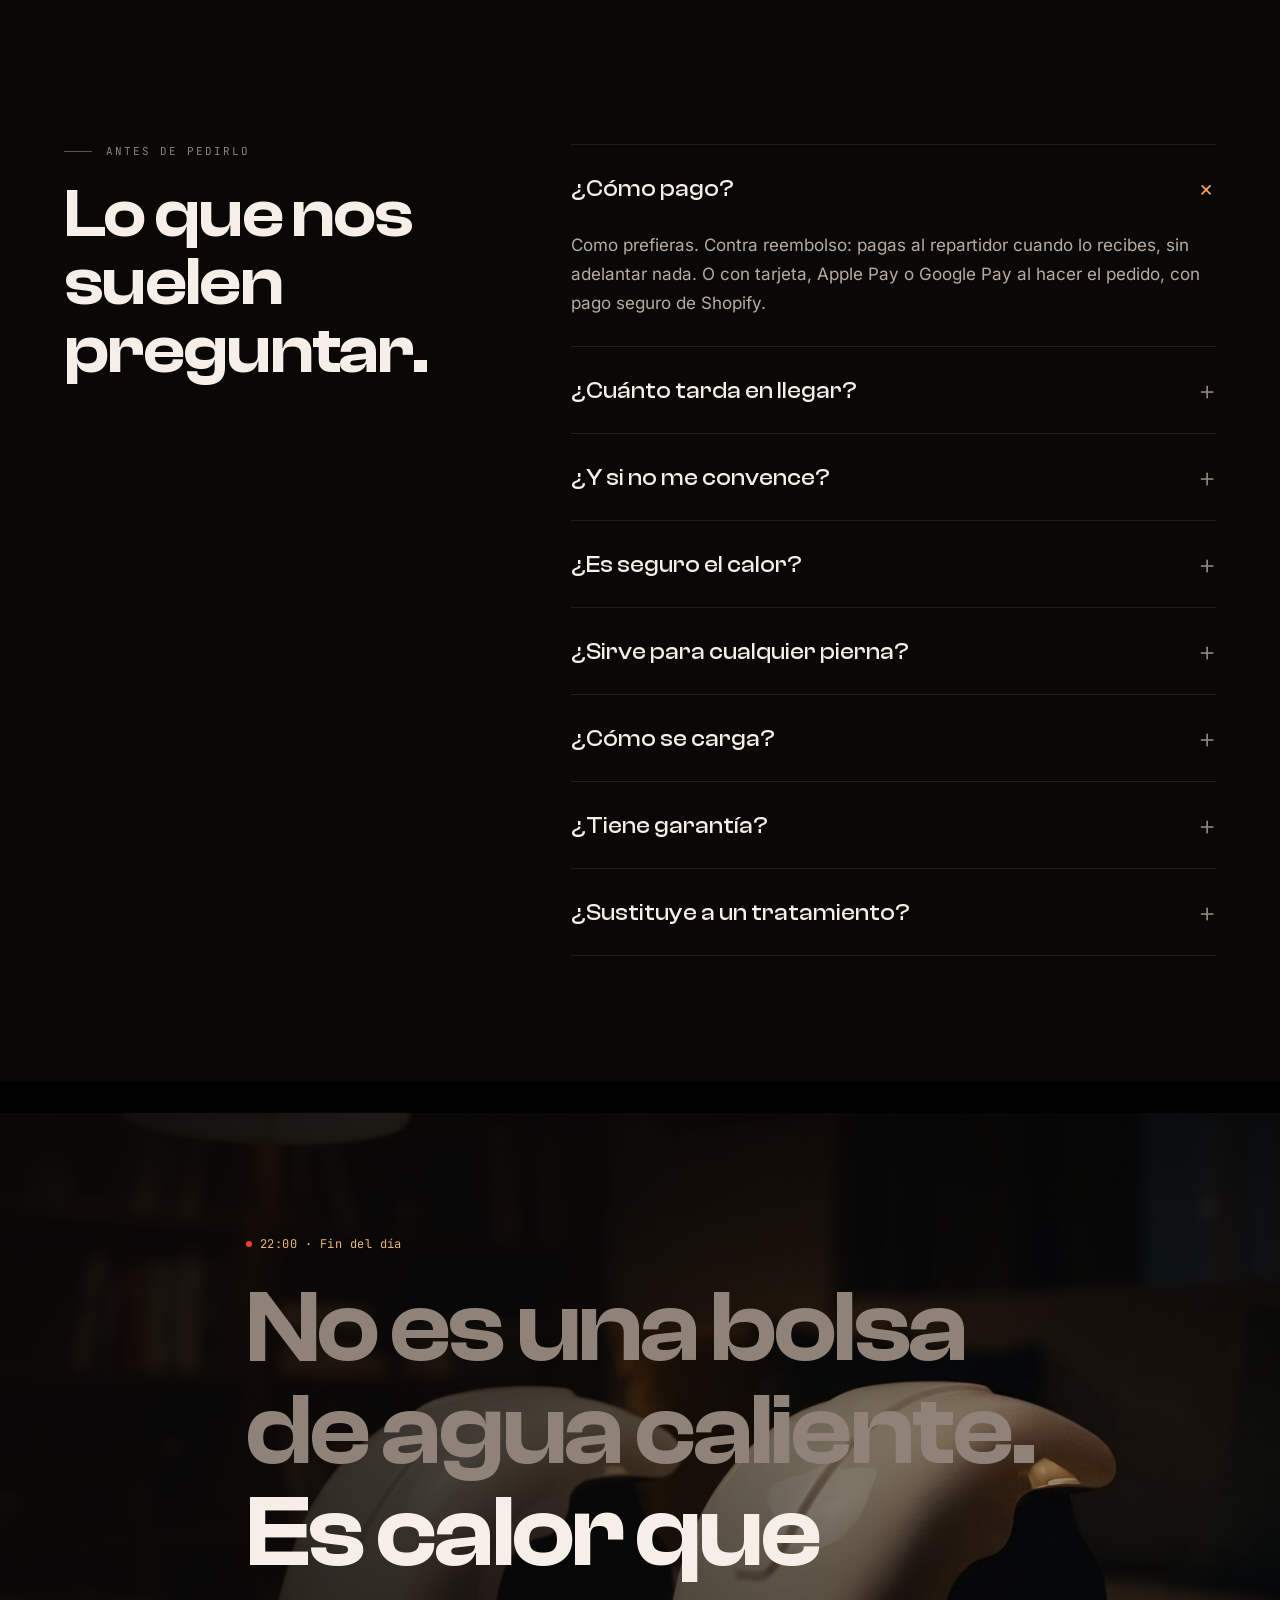
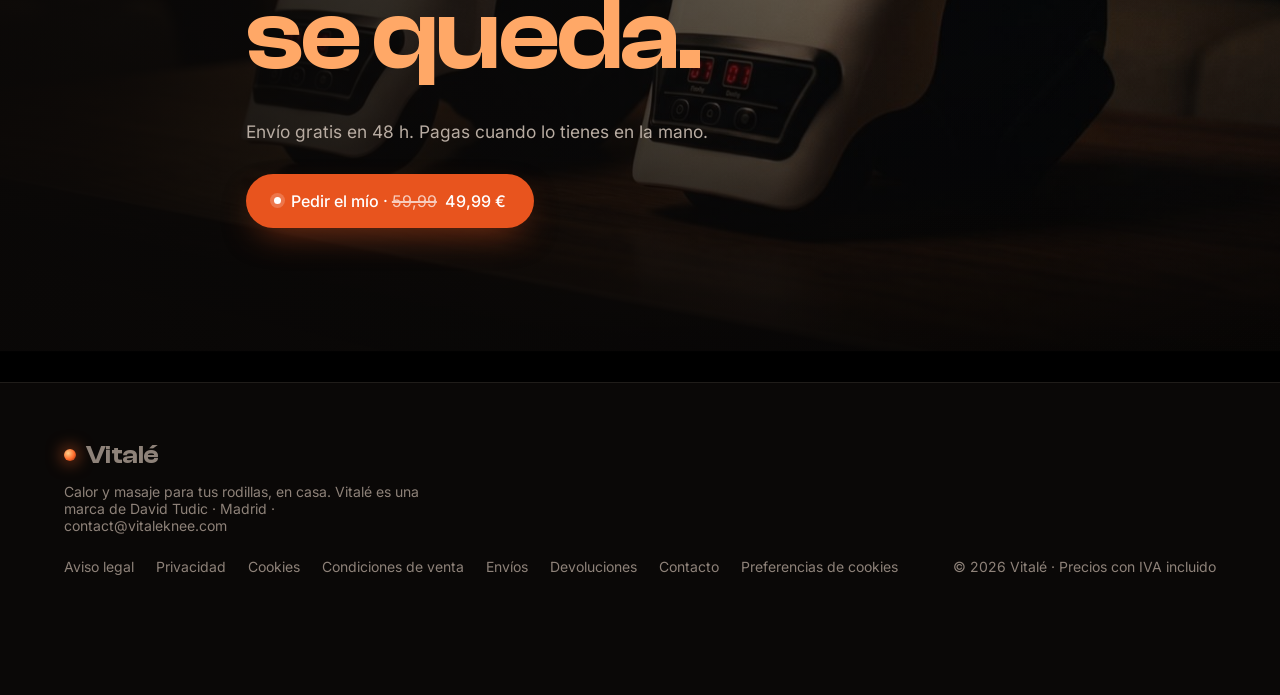
==== commit e2bf277c: "fix: pack price 79,98 € (39,99 €/ud exact) and real stock 38 Co-Authored-By: Claude Opus 5.5 <norepl" ====
--- a/index.html
+++ b/index.html
@@ -28,7 +28,7 @@
   "image": ["https://www.vitaleknee.com/media/s4-producto.jpg"],
   "offers": [
     { "@type": "Offer", "name": "1 unidad", "price": "49.99", "priceCurrency": "EUR", "availability": "https://schema.org/InStock", "url": "https://www.vitaleknee.com/#pack" },
-    { "@type": "Offer", "name": "2 unidades", "price": "79.99", "priceCurrency": "EUR", "availability": "https://schema.org/InStock", "url": "https://www.vitaleknee.com/#pack" }
+    { "@type": "Offer", "name": "2 unidades", "price": "79.98", "priceCurrency": "EUR", "availability": "https://schema.org/InStock", "url": "https://www.vitaleknee.com/#pack" }
   ]
 }
 </script>
